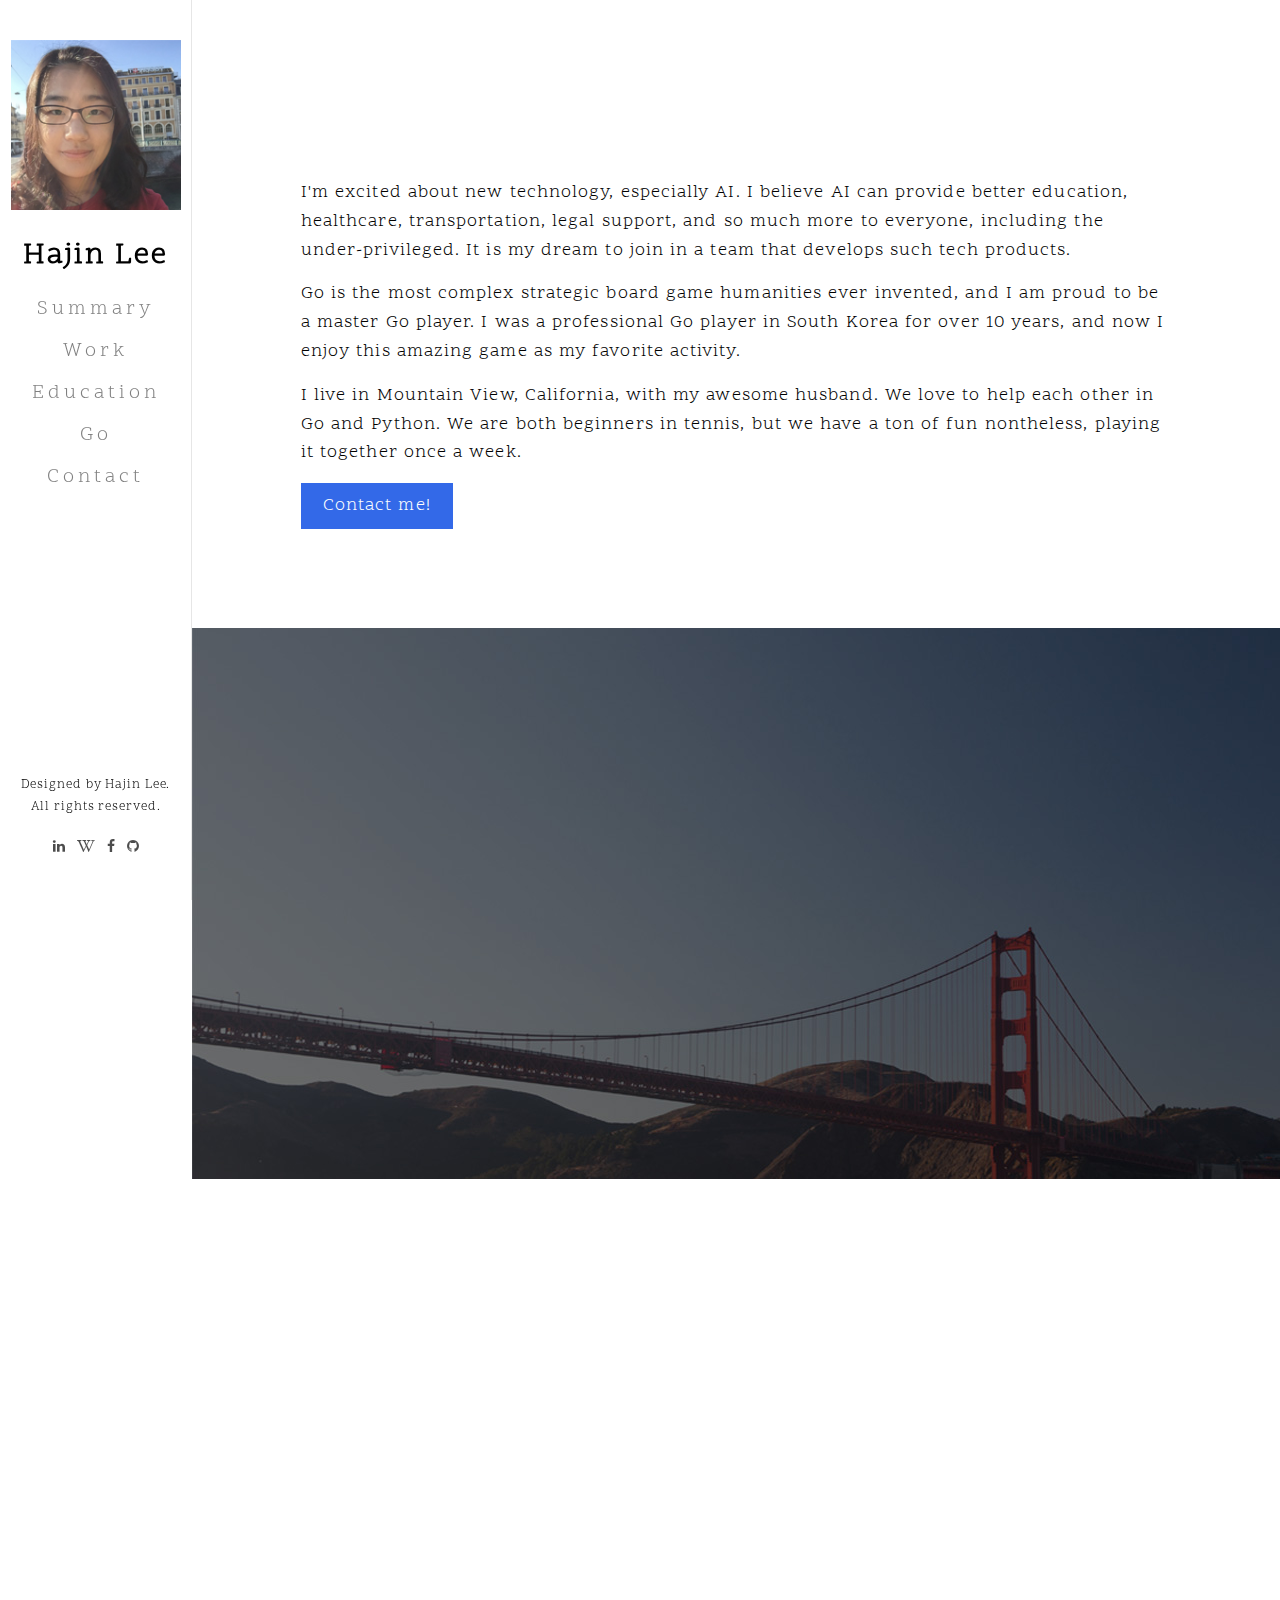
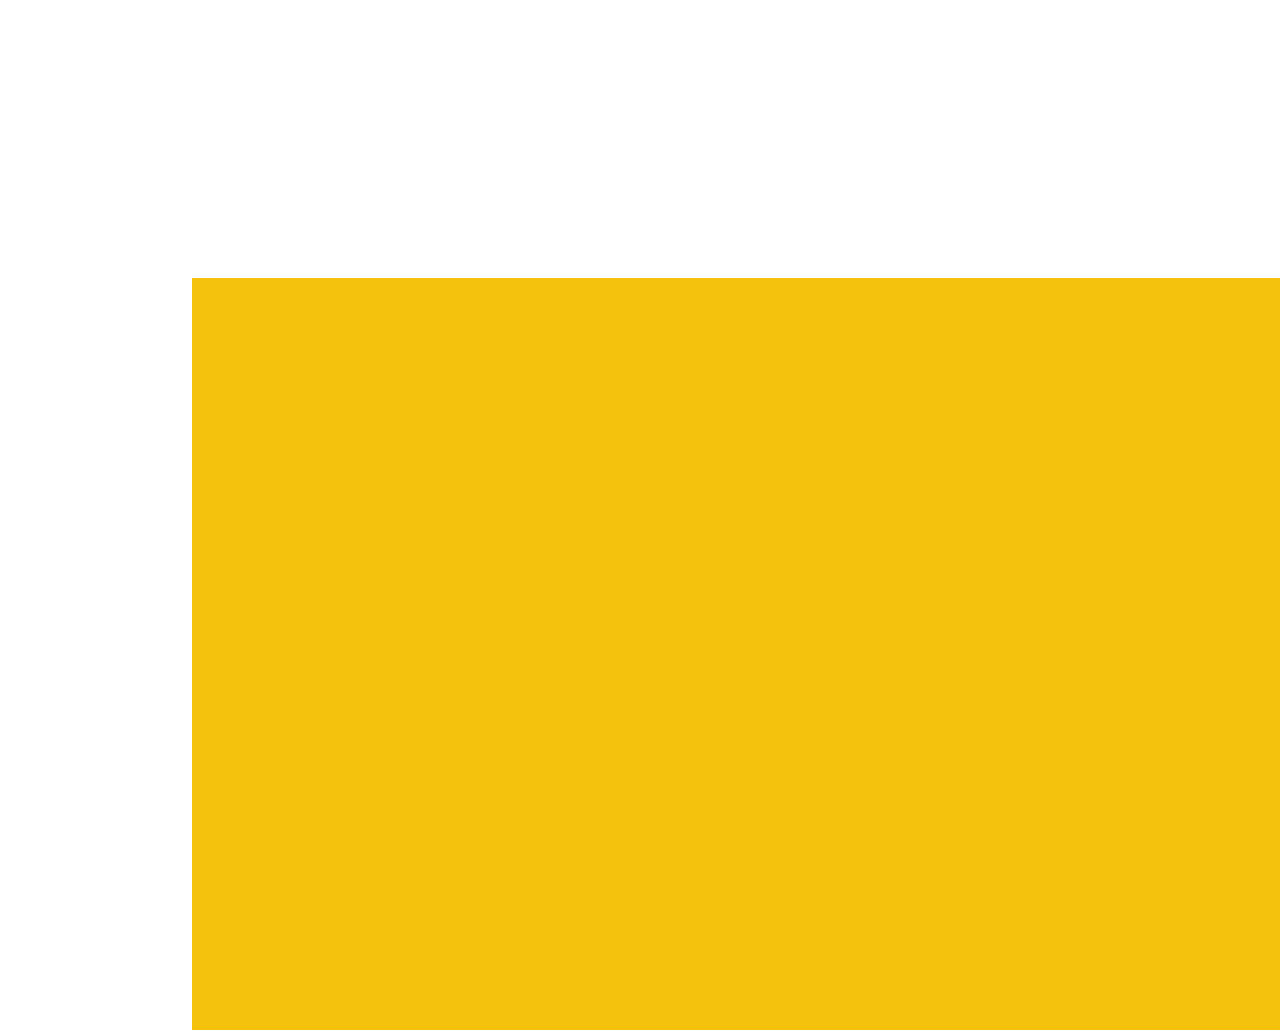
==== index.html @ e7164233 "Initial commit" ====
<!DOCTYPE html>
<!--[if lt IE 7]>      <html class="no-js lt-ie9 lt-ie8 lt-ie7"> <![endif]-->
<!--[if IE 7]>         <html class="no-js lt-ie9 lt-ie8"> <![endif]-->
<!--[if IE 8]>         <html class="no-js lt-ie9"> <![endif]-->
<!--[if gt IE 8]><!--> <html class="no-js"> <!--<![endif]-->
	<head>
	<meta charset="utf-8">
	<meta http-equiv="X-UA-Compatible" content="IE=edge">
	<title>Hajin Lee</title>
	<meta name="viewport" content="width=device-width, initial-scale=1">
	<meta name="description" content="Personal webpage of Hajin Lee" />
	<meta name="keywords" content="hajin, lee, go, product, manager, project, resume, html5, css3, mobile first, responsive" />
	<meta name="author" content="Hajin_lee" />

  <!--
	//////////////////////////////////////////////////////

	FREE HTML5 TEMPLATE
	DESIGNED & DEVELOPED by FreeHTML5.co

	Website: 		http://freehtml5.co/
	Email: 			info@freehtml5.co
	Twitter: 		http://twitter.com/fh5co
	Facebook: 		https://www.facebook.com/fh5co

	//////////////////////////////////////////////////////
	 -->

  	<!-- Facebook and Twitter integration -->
	<meta property="og:title" content=""/>
	<meta property="og:image" content=""/>
	<meta property="og:url" content=""/>
	<meta property="og:site_name" content=""/>
	<meta property="og:description" content=""/>
	<meta name="twitter:title" content="" />
	<meta name="twitter:image" content="" />
	<meta name="twitter:url" content="" />
	<meta name="twitter:card" content="" />

	<!-- Place favicon.ico and apple-touch-icon.png in the root directory -->
	<link rel="shortcut icon" href="favicon.ico">

	<link href='https://fonts.googleapis.com/css?family=Roboto:400,300,600,400italic,700' rel='stylesheet' type='text/css'>
	<link href='https://fonts.googleapis.com/css?family=Montserrat:400,700' rel='stylesheet' type='text/css'>
	<link href='https://fonts.googleapis.com/css?family=Scope+One' rel='stylesheet' type='text/css'>

	<!-- Animate.css -->
	<link rel="stylesheet" href="css/animate.css">
	<!-- Icomoon Icon Fonts-->
	<link rel="stylesheet" href="css/icomoon.css">
	<!-- Bootstrap  -->
	<link rel="stylesheet" href="css/bootstrap.css">
	<!-- Owl Carousel -->
	<link rel="stylesheet" href="css/owl.carousel.min.css">
	<link rel="stylesheet" href="css/owl.theme.default.min.css">
	<!-- Theme style  -->
	<link rel="stylesheet" href="css/style.css">

	<!-- Modernizr JS -->
	<script src="js/modernizr-2.6.2.min.js"></script>
	<!-- FOR IE9 below -->
	<!--[if lt IE 9]>
	<script src="js/respond.min.js"></script>
	<![endif]-->

	</head>
	<body>
	<div id="fh5co-page">
		<a href="#" class="js-fh5co-nav-toggle fh5co-nav-toggle"><i></i></a>
		<aside id="fh5co-aside" role="complementary" class="border js-fullheight">

			<h1 id="fh5co-logo"><a href="index.html"><img src="images/Hajin_headshot_geneva.jpg" alt="profile_picture" style="width:170px;height:170px;"></a></h1>
			<nav id="fh5co-main-menu" role="navigation">
				<ul>
					<li class="fh5co-active"><h3>Hajin Lee</h3></li>
					<li><a href="index.html">Summary</a></li>
					<li><a href="work.html">Work</a></li>
					<li><a href="education.html">Education</a></li>
					<li><a href="go.html">Go</a></li>
					<li><a href="contact.html">Contact</a></li>
				</ul>
			</nav>

			<div class="fh5co-footer">
				<p><small>Designed by Hajin Lee.</span> <span>All rights reserved.</span></small></p>
				<ul>
					<li><a href="https://www.linkedin.com/in/hajin/"><i class="icon-linkedin"></i></a></li>
					<li><a href="https://en.wikipedia.org/wiki/Lee_Ha-jin"><i class="icon-wikipedia-w"></i></a></li>
					<li><a href="https://www.facebook.com/hajin88"><i class="icon-facebook"></i></a></li>
					<li><a href="https://github.com/hajinlee"><i class="icon-github"></i></a></li>
					</ul>
			</div>

		</aside>

		<div id="fh5co-main">

			<div class="fh5co-narrow-content">
				<h2 class="fh5co-heading animate-box" data-animate-effect="fadeInLeft">Hi, I'm Hajin.</h2>
				<p>I'm excited about new technology, especially AI. I believe AI can provide better education, healthcare, transportation, legal support, and so much more to everyone, including the under-privileged. It is my dream to join in a team that develops such tech products.</p>
				<p>Go is the most complex strategic board game humanities ever invented, and I am proud to be a master Go player. I was a professional Go player in South Korea for over 10 years, and now I enjoy this amazing game as my favorite activity. </p>
				<p>I live in Mountain View, California, with my awesome husband. We love to help each other in Go and Python. We are both beginners in tennis, but we have a ton of fun nontheless, playing it together once a week.</p>
				<p><a href="contact.html" class="btn btn-md btn-primary">Contact me!</a></p>

			</div>


			<div class="fh5co-testimonial" >
				<div class="fh5co-narrow-content">
					<div class="owl-carousel-fullwidth animate-box" data-animate-effect="fadeInLeft">
		            <div class="item">

		              	<p class="text-center quote">I enjoy learning, and I've always been thrilled to accept new challenges. My work experience includes product management, project management, business operations, and partner relations.</p>
										<figure><a href="work.html" class="btn btn-md btn-primary">FIND OUT MORE</a></figure>
		            </div>
		            <div class="item">

		              	<p class="text-center quote">My MBA was specialized in nonprofit management, especially in the areas of international organizations and public private partnerships. My Master's thesis analyzed global governance issues and models in cybersecurity.</p>
										<figure>
			            		<a href="education.html" class="btn btn-md btn-primary">FIND OUT MORE</a>
			            	</figure>
		            </div>
		            <div class="item">

		              	<p class="text-center quote">I've played Go since I was 5 years old. I became a professional player at 16, and I was one of the top female pros in South Korea. Today I am running my own Go channel on YouTube, and working as a commentator of the American Go Association.</p>
										<figure>
			            		<a href="go.html" class="btn btn-md btn-primary">FIND OUT MORE</a>
			            	</figure>
		            </div>
		          </div>
				</div>
			</div>


			<div class="fh5co-narrow-content">
				<h2 class="fh5co-heading animate-box" data-animate-effect="fadeInLeft">My Mission</h2>
				<div class="row">
					<div class="col-md-6">
						<div class="fh5co-feature animate-box" data-animate-effect="fadeInLeft">
							<div class="fh5co-icon">
								<i class="icon-book"></i>
							</div>
							<div class="fh5co-text">
								<h3>Wisdom</h3>
								<p>Strive to be wiser each day. Learn from experience, coversations, books, and contemplation.</p>
							</div>
						</div>
					</div>
					<div class="col-md-6">
						<div class="fh5co-feature animate-box" data-animate-effect="fadeInLeft">
							<div class="fh5co-icon">
								<i class="icon-microphone"></i>
							</div>
							<div class="fh5co-text">
								<h3>Communication</h3>
								<p>Listen more than speak, and carefully communicate what I know, think, or feel. Avoid assuming other people can read my mind.</p>
							</div>
						</div>
					</div>

					<div class="col-md-6">
						<div class="fh5co-feature animate-box" data-animate-effect="fadeInLeft">
							<div class="fh5co-icon">
								<i class="icon-heart-o"></i>
							</div>
							<div class="fh5co-text">
								<h3>Love</h3>
								<p>Love is a verb, not a feeling. Love my family, friends, and myself.</p>
							</div>
						</div>
					</div>
					<div class="col-md-6">
						<div class="fh5co-feature animate-box" data-animate-effect="fadeInLeft">
							<div class="fh5co-icon">
								<i class="icon-strategy"></i>
							</div>
							<div class="fh5co-text">
								<h3>Strategy</h3>
								<p>Always have a strategy based on long-term perspecitves, even though it requires frequent revision.</p>
							</div>
						</div>
					</div>

				</div>
			</div>

			<div class="fh5co-cards">
				<div class="fh5co-narrow-content">
					<h2 class="fh5co-heading animate-box" data-animate-effect="fadeInLeft">Personal Projects</h2>

					<div class="fh5co-flex-wrap">
						<div class="fh5co-card animate-box" data-animate-effect="fadeInLeft">
							<h5>YouTube</h5>
							<p>My YouTube channel began as an experiment. I made a few videos where I talked in English about my plans and strategy while I played Go online. These few videos went viral in the Go community, and I continued to make various Go videos since then. Today, my channel has <b>200+ videos, 12k subscribers, and 18M minutes watched</b>. </p>
							<p><a href="http://www.youtube.com/c/HayleesWorldofGoBaduk" class="btn btn-md btn-primary">Go to the YouTube channel</a></p>
						</div>
						<div class="fh5co-card animate-box" data-animate-effect="fadeInLeft">
							<h5>Publication</h5>
							<p>My first published book, <em>Outside the Board</em>, is a collection of 70+ blog entries I wrote during my transition from an active professional Go player to an undergrad student to a young professional in business administration. Recently, I began to work on another book on my childhood years as a Go prodigy.</p>
							<p><a href="https://www.amazon.com/Outside-Board-Diary-Professional-Player/dp/194502500X/ref=sr_1_3?ie=UTF8&qid=1521657195&sr=8-3" class="btn btn-md btn-primary">See <em>Outside the Board</em> on Amazon</a></p>
						</div>

					</div>

				</div>
			</div>

		</div>
	</div>

	<!-- jQuery -->
	<script src="js/jquery.min.js"></script>
	<!-- jQuery Easing -->
	<script src="js/jquery.easing.1.3.js"></script>
	<!-- Bootstrap -->
	<script src="js/bootstrap.min.js"></script>
	<!-- Carousel -->
	<script src="js/owl.carousel.min.js"></script>
	<!-- Stellar -->
	<script src="js/jquery.stellar.min.js"></script>
	<!-- Waypoints -->
	<script src="js/jquery.waypoints.min.js"></script>
	<!-- Counters -->
	<script src="js/jquery.countTo.js"></script>


	<!-- MAIN JS -->
	<script src="js/main.js"></script>

	</body>
</html>
---- css/icomoon.css ----
@font-face {
    font-family: 'icomoon';
    src:    url('../fonts/icomoon/icomoon.eot?195opb');
    src:    url('../fonts/icomoon/icomoon.eot?195opb#iefix') format('embedded-opentype'),
        url('../fonts/icomoon/icomoon.ttf?195opb') format('truetype'),
        url('../fonts/icomoon/icomoon.woff?195opb') format('woff'),
        url('../fonts/icomoon/icomoon.svg?195opb#icomoon') format('svg');
    font-weight: normal;
    font-style: normal;
}

[class^="icon-"], [class*=" icon-"] {
    /* use !important to prevent issues with browser extensions that change fonts */
    font-family: 'icomoon' !important;
    speak: none;
    font-style: normal;
    font-weight: normal;
    font-variant: normal;
    text-transform: none;
    line-height: 1;

    /* Better Font Rendering =========== */
    -webkit-font-smoothing: antialiased;
    -moz-osx-font-smoothing: grayscale;
}

.icon-glass:before {
    content: "\f000";
}
.icon-music:before {
    content: "\f001";
}
.icon-search:before {
    content: "\f002";
}
.icon-envelope-o:before {
    content: "\f003";
}
.icon-heart:before {
    content: "\f004";
}
.icon-star:before {
    content: "\f005";
}
.icon-star-o:before {
    content: "\f006";
}
.icon-user:before {
    content: "\f007";
}
.icon-film:before {
    content: "\f008";
}
.icon-th-large:before {
    content: "\f009";
}
.icon-th:before {
    content: "\f00a";
}
.icon-th-list:before {
    content: "\f00b";
}
.icon-check:before {
    content: "\f00c";
}
.icon-close:before {
    content: "\f00d";
}
.icon-remove:before {
    content: "\f00d";
}
.icon-times:before {
    content: "\f00d";
}
.icon-search-plus:before {
    content: "\f00e";
}
.icon-search-minus:before {
    content: "\f010";
}
.icon-power-off:before {
    content: "\f011";
}
.icon-signal:before {
    content: "\f012";
}
.icon-cog:before {
    content: "\f013";
}
.icon-gear:before {
    content: "\f013";
}
.icon-trash-o:before {
    content: "\f014";
}
.icon-home:before {
    content: "\f015";
}
.icon-file-o:before {
    content: "\f016";
}
.icon-clock-o:before {
    content: "\f017";
}
.icon-road:before {
    content: "\f018";
}
.icon-download:before {
    content: "\f019";
}
.icon-arrow-circle-o-down:before {
    content: "\f01a";
}
.icon-arrow-circle-o-up:before {
    content: "\f01b";
}
.icon-inbox:before {
    content: "\f01c";
}
.icon-play-circle-o:before {
    content: "\f01d";
}
.icon-repeat:before {
    content: "\f01e";
}
.icon-rotate-right:before {
    content: "\f01e";
}
.icon-refresh:before {
    content: "\f021";
}
.icon-list-alt:before {
    content: "\f022";
}
.icon-lock:before {
    content: "\f023";
}
.icon-flag:before {
    content: "\f024";
}
.icon-headphones:before {
    content: "\f025";
}
.icon-volume-off:before {
    content: "\f026";
}
.icon-volume-down:before {
    content: "\f027";
}
.icon-volume-up:before {
    content: "\f028";
}
.icon-qrcode:before {
    content: "\f029";
}
.icon-barcode:before {
    content: "\f02a";
}
.icon-tag:before {
    content: "\f02b";
}
.icon-tags:before {
    content: "\f02c";
}
.icon-book:before {
    content: "\f02d";
}
.icon-bookmark:before {
    content: "\f02e";
}
.icon-print:before {
    content: "\f02f";
}
.icon-camera:before {
    content: "\f030";
}
.icon-font:before {
    content: "\f031";
}
.icon-bold:before {
    content: "\f032";
}
.icon-italic:before {
    content: "\f033";
}
.icon-text-height:before {
    content: "\f034";
}
.icon-text-width:before {
    content: "\f035";
}
.icon-align-left:before {
    content: "\f036";
}
.icon-align-center:before {
    content: "\f037";
}
.icon-align-right:before {
    content: "\f038";
}
.icon-align-justify:before {
    content: "\f039";
}
.icon-list:before {
    content: "\f03a";
}
.icon-dedent:before {
    content: "\f03b";
}
.icon-outdent:before {
    content: "\f03b";
}
.icon-indent:before {
    content: "\f03c";
}
.icon-video-camera:before {
    content: "\f03d";
}
.icon-image:before {
    content: "\f03e";
}
.icon-photo:before {
    content: "\f03e";
}
.icon-picture-o:before {
    content: "\f03e";
}
.icon-pencil:before {
    content: "\f040";
}
.icon-map-marker:before {
    content: "\f041";
}
.icon-adjust:before {
    content: "\f042";
}
.icon-tint:before {
    content: "\f043";
}
.icon-edit:before {
    content: "\f044";
}
.icon-pencil-square-o:before {
    content: "\f044";
}
.icon-share-square-o:before {
    content: "\f045";
}
.icon-check-square-o:before {
    content: "\f046";
}
.icon-arrows:before {
    content: "\f047";
}
.icon-step-backward:before {
    content: "\f048";
}
.icon-fast-backward:before {
    content: "\f049";
}
.icon-backward:before {
    content: "\f04a";
}
.icon-play:before {
    content: "\f04b";
}
.icon-pause:before {
    content: "\f04c";
}
.icon-stop:before {
    content: "\f04d";
}
.icon-forward:before {
    content: "\f04e";
}
.icon-fast-forward:before {
    content: "\f050";
}
.icon-step-forward:before {
    content: "\f051";
}
.icon-eject:before {
    content: "\f052";
}
.icon-chevron-left:before {
    content: "\f053";
}
.icon-chevron-right:before {
    content: "\f054";
}
.icon-plus-circle:before {
    content: "\f055";
}
.icon-minus-circle:before {
    content: "\f056";
}
.icon-times-circle:before {
    content: "\f057";
}
.icon-check-circle:before {
    content: "\f058";
}
.icon-question-circle:before {
    content: "\f059";
}
.icon-info-circle:before {
    content: "\f05a";
}
.icon-crosshairs:before {
    content: "\f05b";
}
.icon-times-circle-o:before {
    content: "\f05c";
}
.icon-check-circle-o:before {
    content: "\f05d";
}
.icon-ban:before {
    content: "\f05e";
}
.icon-arrow-left:before {
    content: "\f060";
}
.icon-arrow-right:before {
    content: "\f061";
}
.icon-arrow-up:before {
    content: "\f062";
}
.icon-arrow-down:before {
    content: "\f063";
}
.icon-mail-forward:before {
    content: "\f064";
}
.icon-share:before {
    content: "\f064";
}
.icon-expand:before {
    content: "\f065";
}
.icon-compress:before {
    content: "\f066";
}
.icon-plus:before {
    content: "\f067";
}
.icon-minus:before {
    content: "\f068";
}
.icon-asterisk:before {
    content: "\f069";
}
.icon-exclamation-circle:before {
    content: "\f06a";
}
.icon-gift:before {
    content: "\f06b";
}
.icon-leaf:before {
    content: "\f06c";
}
.icon-fire:before {
    content: "\f06d";
}
.icon-eye:before {
    content: "\f06e";
}
.icon-eye-slash:before {
    content: "\f070";
}
.icon-exclamation-triangle:before {
    content: "\f071";
}
.icon-warning:before {
    content: "\f071";
}
.icon-plane:before {
    content: "\f072";
}
.icon-calendar:before {
    content: "\f073";
}
.icon-random:before {
    content: "\f074";
}
.icon-comment:before {
    content: "\f075";
}
.icon-magnet:before {
    content: "\f076";
}
.icon-chevron-up:before {
    content: "\f077";
}
.icon-chevron-down:before {
    content: "\f078";
}
.icon-retweet:before {
    content: "\f079";
}
.icon-shopping-cart:before {
    content: "\f07a";
}
.icon-folder:before {
    content: "\f07b";
}
.icon-folder-open:before {
    content: "\f07c";
}
.icon-arrows-v:before {
    content: "\f07d";
}
.icon-arrows-h:before {
    content: "\f07e";
}
.icon-bar-chart:before {
    content: "\f080";
}
.icon-bar-chart-o:before {
    content: "\f080";
}
.icon-twitter-square:before {
    content: "\f081";
}
.icon-facebook-square:before {
    content: "\f082";
}
.icon-camera-retro:before {
    content: "\f083";
}
.icon-key:before {
    content: "\f084";
}
.icon-cogs:before {
    content: "\f085";
}
.icon-gears:before {
    content: "\f085";
}
.icon-comments:before {
    content: "\f086";
}
.icon-thumbs-o-up:before {
    content: "\f087";
}
.icon-thumbs-o-down:before {
    content: "\f088";
}
.icon-star-half:before {
    content: "\f089";
}
.icon-heart-o:before {
    content: "\f08a";
}
.icon-sign-out:before {
    content: "\f08b";
}
.icon-linkedin-square:before {
    content: "\f08c";
}
.icon-thumb-tack:before {
    content: "\f08d";
}
.icon-external-link:before {
    content: "\f08e";
}
.icon-sign-in:before {
    content: "\f090";
}
.icon-trophy:before {
    content: "\f091";
}
.icon-github-square:before {
    content: "\f092";
}
.icon-upload:before {
    content: "\f093";
}
.icon-lemon-o:before {
    content: "\f094";
}
.icon-phone:before {
    content: "\f095";
}
.icon-square-o:before {
    content: "\f096";
}
.icon-bookmark-o:before {
    content: "\f097";
}
.icon-phone-square:before {
    content: "\f098";
}
.icon-twitter:before {
    content: "\f099";
}
.icon-facebook:before {
    content: "\f09a";
}
.icon-facebook-f:before {
    content: "\f09a";
}
.icon-github:before {
    content: "\f09b";
}
.icon-unlock:before {
    content: "\f09c";
}
.icon-credit-card:before {
    content: "\f09d";
}
.icon-feed:before {
    content: "\f09e";
}
.icon-rss:before {
    content: "\f09e";
}
.icon-hdd-o:before {
    content: "\f0a0";
}
.icon-bullhorn:before {
    content: "\f0a1";
}
.icon-bell-o:before {
    content: "\f0a2";
}
.icon-certificate:before {
    content: "\f0a3";
}
.icon-hand-o-right:before {
    content: "\f0a4";
}
.icon-hand-o-left:before {
    content: "\f0a5";
}
.icon-hand-o-up:before {
    content: "\f0a6";
}
.icon-hand-o-down:before {
    content: "\f0a7";
}
.icon-arrow-circle-left:before {
    content: "\f0a8";
}
.icon-arrow-circle-right:before {
    content: "\f0a9";
}
.icon-arrow-circle-up:before {
    content: "\f0aa";
}
.icon-arrow-circle-down:before {
    content: "\f0ab";
}
.icon-globe:before {
    content: "\f0ac";
}
.icon-wrench:before {
    content: "\f0ad";
}
.icon-tasks:before {
    content: "\f0ae";
}
.icon-filter:before {
    content: "\f0b0";
}
.icon-briefcase:before {
    content: "\f0b1";
}
.icon-arrows-alt:before {
    content: "\f0b2";
}
.icon-group:before {
    content: "\f0c0";
}
.icon-users:before {
    content: "\f0c0";
}
.icon-chain:before {
    content: "\f0c1";
}
.icon-link:before {
    content: "\f0c1";
}
.icon-cloud:before {
    content: "\f0c2";
}
.icon-flask:before {
    content: "\f0c3";
}
.icon-cut:before {
    content: "\f0c4";
}
.icon-scissors:before {
    content: "\f0c4";
}
.icon-copy:before {
    content: "\f0c5";
}
.icon-files-o:before {
    content: "\f0c5";
}
.icon-paperclip:before {
    content: "\f0c6";
}
.icon-floppy-o:before {
    content: "\f0c7";
}
.icon-save:before {
    content: "\f0c7";
}
.icon-square:before {
    content: "\f0c8";
}
.icon-bars:before {
    content: "\f0c9";
}
.icon-navicon:before {
    content: "\f0c9";
}
.icon-reorder:before {
    content: "\f0c9";
}
.icon-list-ul:before {
    content: "\f0ca";
}
.icon-list-ol:before {
    content: "\f0cb";
}
.icon-strikethrough:before {
    content: "\f0cc";
}
.icon-underline:before {
    content: "\f0cd";
}
.icon-table:before {
    content: "\f0ce";
}
.icon-magic:before {
    content: "\f0d0";
}
.icon-truck:before {
    content: "\f0d1";
}
.icon-pinterest:before {
    content: "\f0d2";
}
.icon-pinterest-square:before {
    content: "\f0d3";
}
.icon-google-plus-square:before {
    content: "\f0d4";
}
.icon-google-plus:before {
    content: "\f0d5";
}
.icon-money:before {
    content: "\f0d6";
}
.icon-caret-down:before {
    content: "\f0d7";
}
.icon-caret-up:before {
    content: "\f0d8";
}
.icon-caret-left:before {
    content: "\f0d9";
}
.icon-caret-right:before {
    content: "\f0da";
}
.icon-columns:before {
    content: "\f0db";
}
.icon-sort:before {
    content: "\f0dc";
}
.icon-unsorted:before {
    content: "\f0dc";
}
.icon-sort-desc:before {
    content: "\f0dd";
}
.icon-sort-down:before {
    content: "\f0dd";
}
.icon-sort-asc:before {
    content: "\f0de";
}
.icon-sort-up:before {
    content: "\f0de";
}
.icon-envelope:before {
    content: "\f0e0";
}
.icon-linkedin:before {
    content: "\f0e1";
}
.icon-rotate-left:before {
    content: "\f0e2";
}
.icon-undo:before {
    content: "\f0e2";
}
.icon-gavel:before {
    content: "\f0e3";
}
.icon-legal:before {
    content: "\f0e3";
}
.icon-dashboard:before {
    content: "\f0e4";
}
.icon-tachometer:before {
    content: "\f0e4";
}
.icon-comment-o:before {
    content: "\f0e5";
}
.icon-comments-o:before {
    content: "\f0e6";
}
.icon-bolt:before {
    content: "\f0e7";
}
.icon-flash:before {
    content: "\f0e7";
}
.icon-sitemap:before {
    content: "\f0e8";
}
.icon-umbrella:before {
    content: "\f0e9";
}
.icon-clipboard:before {
    content: "\f0ea";
}
.icon-paste:before {
    content: "\f0ea";
}
.icon-lightbulb-o:before {
    content: "\f0eb";
}
.icon-exchange:before {
    content: "\f0ec";
}
.icon-cloud-download:before {
    content: "\f0ed";
}
.icon-cloud-upload:before {
    content: "\f0ee";
}
.icon-user-md:before {
    content: "\f0f0";
}
.icon-stethoscope:before {
    content: "\f0f1";
}
.icon-suitcase:before {
    content: "\f0f2";
}
.icon-bell:before {
    content: "\f0f3";
}
.icon-coffee:before {
    content: "\f0f4";
}
.icon-cutlery:before {
    content: "\f0f5";
}
.icon-file-text-o:before {
    content: "\f0f6";
}
.icon-building-o:before {
    content: "\f0f7";
}
.icon-hospital-o:before {
    content: "\f0f8";
}
.icon-ambulance:before {
    content: "\f0f9";
}
.icon-medkit:before {
    content: "\f0fa";
}
.icon-fighter-jet:before {
    content: "\f0fb";
}
.icon-beer:before {
    content: "\f0fc";
}
.icon-h-square:before {
    content: "\f0fd";
}
.icon-plus-square:before {
    content: "\f0fe";
}
.icon-angle-double-left:before {
    content: "\f100";
}
.icon-angle-double-right:before {
    content: "\f101";
}
.icon-angle-double-up:before {
    content: "\f102";
}
.icon-angle-double-down:before {
    content: "\f103";
}
.icon-angle-left:before {
    content: "\f104";
}
.icon-angle-right:before {
    content: "\f105";
}
.icon-angle-up:before {
    content: "\f106";
}
.icon-angle-down:before {
    content: "\f107";
}
.icon-desktop:before {
    content: "\f108";
}
.icon-laptop:before {
    content: "\f109";
}
.icon-tablet:before {
    content: "\f10a";
}
.icon-mobile:before {
    content: "\f10b";
}
.icon-mobile-phone:before {
    content: "\f10b";
}
.icon-circle-o:before {
    content: "\f10c";
}
.icon-quote-left:before {
    content: "\f10d";
}
.icon-quote-right:before {
    content: "\f10e";
}
.icon-spinner:before {
    content: "\f110";
}
.icon-circle:before {
    content: "\f111";
}
.icon-mail-reply:before {
    content: "\f112";
}
.icon-reply:before {
    content: "\f112";
}
.icon-github-alt:before {
    content: "\f113";
}
.icon-folder-o:before {
    content: "\f114";
}
.icon-folder-open-o:before {
    content: "\f115";
}
.icon-smile-o:before {
    content: "\f118";
}
.icon-frown-o:before {
    content: "\f119";
}
.icon-meh-o:before {
    content: "\f11a";
}
.icon-gamepad:before {
    content: "\f11b";
}
.icon-keyboard-o:before {
    content: "\f11c";
}
.icon-flag-o:before {
    content: "\f11d";
}
.icon-flag-checkered:before {
    content: "\f11e";
}
.icon-terminal:before {
    content: "\f120";
}
.icon-code:before {
    content: "\f121";
}
.icon-mail-reply-all:before {
    content: "\f122";
}
.icon-reply-all:before {
    content: "\f122";
}
.icon-star-half-empty:before {
    content: "\f123";
}
.icon-star-half-full:before {
    content: "\f123";
}
.icon-star-half-o:before {
    content: "\f123";
}
.icon-location-arrow:before {
    content: "\f124";
}
.icon-crop:before {
    content: "\f125";
}
.icon-code-fork:before {
    content: "\f126";
}
.icon-chain-broken:before {
    content: "\f127";
}
.icon-unlink:before {
    content: "\f127";
}
.icon-question:before {
    content: "\f128";
}
.icon-info:before {
    content: "\f129";
}
.icon-exclamation:before {
    content: "\f12a";
}
.icon-superscript:before {
    content: "\f12b";
}
.icon-subscript:before {
    content: "\f12c";
}
.icon-eraser:before {
    content: "\f12d";
}
.icon-puzzle-piece:before {
    content: "\f12e";
}
.icon-microphone:before {
    content: "\f130";
}
.icon-microphone-slash:before {
    content: "\f131";
}
.icon-shield:before {
    content: "\f132";
}
.icon-calendar-o:before {
    content: "\f133";
}
.icon-fire-extinguisher:before {
    content: "\f134";
}
.icon-rocket:before {
    content: "\f135";
}
.icon-maxcdn:before {
    content: "\f136";
}
.icon-chevron-circle-left:before {
    content: "\f137";
}
.icon-chevron-circle-right:before {
    content: "\f138";
}
.icon-chevron-circle-up:before {
    content: "\f139";
}
.icon-chevron-circle-down:before {
    content: "\f13a";
}
.icon-html5:before {
    content: "\f13b";
}
.icon-css3:before {
    content: "\f13c";
}
.icon-anchor:before {
    content: "\f13d";
}
.icon-unlock-alt:before {
    content: "\f13e";
}
.icon-bullseye:before {
    content: "\f140";
}
.icon-ellipsis-h:before {
    content: "\f141";
}
.icon-ellipsis-v:before {
    content: "\f142";
}
.icon-rss-square:before {
    content: "\f143";
}
.icon-play-circle:before {
    content: "\f144";
}
.icon-ticket:before {
    content: "\f145";
}
.icon-minus-square:before {
    content: "\f146";
}
.icon-minus-square-o:before {
    content: "\f147";
}
.icon-level-up:before {
    content: "\f148";
}
.icon-level-down:before {
    content: "\f149";
}
.icon-check-square:before {
    content: "\f14a";
}
.icon-pencil-square:before {
    content: "\f14b";
}
.icon-external-link-square:before {
    content: "\f14c";
}
.icon-share-square:before {
    content: "\f14d";
}
.icon-compass:before {
    content: "\f14e";
}
.icon-caret-square-o-down:before {
    content: "\f150";
}
.icon-toggle-down:before {
    content: "\f150";
}
.icon-caret-square-o-up:before {
    content: "\f151";
}
.icon-toggle-up:before {
    content: "\f151";
}
.icon-caret-square-o-right:before {
    content: "\f152";
}
.icon-toggle-right:before {
    content: "\f152";
}
.icon-eur:before {
    content: "\f153";
}
.icon-euro:before {
    content: "\f153";
}
.icon-gbp:before {
    content: "\f154";
}
.icon-dollar:before {
    content: "\f155";
}
.icon-usd:before {
    content: "\f155";
}
.icon-inr:before {
    content: "\f156";
}
.icon-rupee:before {
    content: "\f156";
}
.icon-cny:before {
    content: "\f157";
}
.icon-jpy:before {
    content: "\f157";
}
.icon-rmb:before {
    content: "\f157";
}
.icon-yen:before {
    content: "\f157";
}
.icon-rouble:before {
    content: "\f158";
}
.icon-rub:before {
    content: "\f158";
}
.icon-ruble:before {
    content: "\f158";
}
.icon-krw:before {
    content: "\f159";
}
.icon-won:before {
    content: "\f159";
}
.icon-bitcoin:before {
    content: "\f15a";
}
.icon-btc:before {
    content: "\f15a";
}
.icon-file:before {
    content: "\f15b";
}
.icon-file-text:before {
    content: "\f15c";
}
.icon-sort-alpha-asc:before {
    content: "\f15d";
}
.icon-sort-alpha-desc:before {
    content: "\f15e";
}
.icon-sort-amount-asc:before {
    content: "\f160";
}
.icon-sort-amount-desc:before {
    content: "\f161";
}
.icon-sort-numeric-asc:before {
    content: "\f162";
}
.icon-sort-numeric-desc:before {
    content: "\f163";
}
.icon-thumbs-up:before {
    content: "\f164";
}
.icon-thumbs-down:before {
    content: "\f165";
}
.icon-youtube-square:before {
    content: "\f166";
}
.icon-youtube:before {
    content: "\f167";
}
.icon-xing:before {
    content: "\f168";
}
.icon-xing-square:before {
    content: "\f169";
}
.icon-youtube-play:before {
    content: "\f16a";
}
.icon-dropbox:before {
    content: "\f16b";
}
.icon-stack-overflow:before {
    content: "\f16c";
}
.icon-instagram:before {
    content: "\f16d";
}
.icon-flickr:before {
    content: "\f16e";
}
.icon-adn:before {
    content: "\f170";
}
.icon-bitbucket:before {
    content: "\f171";
}
.icon-bitbucket-square:before {
    content: "\f172";
}
.icon-tumblr:before {
    content: "\f173";
}
.icon-tumblr-square:before {
    content: "\f174";
}
.icon-long-arrow-down:before {
    content: "\f175";
}
.icon-long-arrow-up:before {
    content: "\f176";
}
.icon-long-arrow-left:before {
    content: "\f177";
}
.icon-long-arrow-right:before {
    content: "\f178";
}
.icon-apple:before {
    content: "\f179";
}
.icon-windows:before {
    content: "\f17a";
}
.icon-android:before {
    content: "\f17b";
}
.icon-linux:before {
    content: "\f17c";
}
.icon-dribbble:before {
    content: "\f17d";
}
.icon-skype:before {
    content: "\f17e";
}
.icon-foursquare:before {
    content: "\f180";
}
.icon-trello:before {
    content: "\f181";
}
.icon-female:before {
    content: "\f182";
}
.icon-male:before {
    content: "\f183";
}
.icon-gittip:before {
    content: "\f184";
}
.icon-gratipay:before {
    content: "\f184";
}
.icon-sun-o:before {
    content: "\f185";
}
.icon-moon-o:before {
    content: "\f186";
}
.icon-archive:before {
    content: "\f187";
}
.icon-bug:before {
    content: "\f188";
}
.icon-vk:before {
    content: "\f189";
}
.icon-weibo:before {
    content: "\f18a";
}
.icon-renren:before {
    content: "\f18b";
}
.icon-pagelines:before {
    content: "\f18c";
}
.icon-stack-exchange:before {
    content: "\f18d";
}
.icon-arrow-circle-o-right:before {
    content: "\f18e";
}
.icon-arrow-circle-o-left:before {
    content: "\f190";
}
.icon-caret-square-o-left:before {
    content: "\f191";
}
.icon-toggle-left:before {
    content: "\f191";
}
.icon-dot-circle-o:before {
    content: "\f192";
}
.icon-wheelchair:before {
    content: "\f193";
}
.icon-vimeo-square:before {
    content: "\f194";
}
.icon-try:before {
    content: "\f195";
}
.icon-turkish-lira:before {
    content: "\f195";
}
.icon-plus-square-o:before {
    content: "\f196";
}
.icon-space-shuttle:before {
    content: "\f197";
}
.icon-slack:before {
    content: "\f198";
}
.icon-envelope-square:before {
    content: "\f199";
}
.icon-wordpress:before {
    content: "\f19a";
}
.icon-openid:before {
    content: "\f19b";
}
.icon-bank:before {
    content: "\f19c";
}
.icon-institution:before {
    content: "\f19c";
}
.icon-university:before {
    content: "\f19c";
}
.icon-graduation-cap:before {
    content: "\f19d";
}
.icon-mortar-board:before {
    content: "\f19d";
}
.icon-yahoo:before {
    content: "\f19e";
}
.icon-google:before {
    content: "\f1a0";
}
.icon-reddit:before {
    content: "\f1a1";
}
.icon-reddit-square:before {
    content: "\f1a2";
}
.icon-stumbleupon-circle:before {
    content: "\f1a3";
}
.icon-stumbleupon:before {
    content: "\f1a4";
}
.icon-delicious:before {
    content: "\f1a5";
}
.icon-digg:before {
    content: "\f1a6";
}
.icon-pied-piper-pp:before {
    content: "\f1a7";
}
.icon-pied-piper-alt:before {
    content: "\f1a8";
}
.icon-drupal:before {
    content: "\f1a9";
}
.icon-joomla:before {
    content: "\f1aa";
}
.icon-language:before {
    content: "\f1ab";
}
.icon-fax:before {
    content: "\f1ac";
}
.icon-building:before {
    content: "\f1ad";
}
.icon-child:before {
    content: "\f1ae";
}
.icon-paw:before {
    content: "\f1b0";
}
.icon-spoon:before {
    content: "\f1b1";
}
.icon-cube:before {
    content: "\f1b2";
}
.icon-cubes:before {
    content: "\f1b3";
}
.icon-behance:before {
    content: "\f1b4";
}
.icon-behance-square:before {
    content: "\f1b5";
}
.icon-steam:before {
    content: "\f1b6";
}
.icon-steam-square:before {
    content: "\f1b7";
}
.icon-recycle:before {
    content: "\f1b8";
}
.icon-automobile:before {
    content: "\f1b9";
}
.icon-car:before {
    content: "\f1b9";
}
.icon-cab:before {
    content: "\f1ba";
}
.icon-taxi:before {
    content: "\f1ba";
}
.icon-tree:before {
    content: "\f1bb";
}
.icon-spotify:before {
    content: "\f1bc";
}
.icon-deviantart:before {
    content: "\f1bd";
}
.icon-soundcloud:before {
    content: "\f1be";
}
.icon-database:before {
    content: "\f1c0";
}
.icon-file-pdf-o:before {
    content: "\f1c1";
}
.icon-file-word-o:before {
    content: "\f1c2";
}
.icon-file-excel-o:before {
    content: "\f1c3";
}
.icon-file-powerpoint-o:before {
    content: "\f1c4";
}
.icon-file-image-o:before {
    content: "\f1c5";
}
.icon-file-photo-o:before {
    content: "\f1c5";
}
.icon-file-picture-o:before {
    content: "\f1c5";
}
.icon-file-archive-o:before {
    content: "\f1c6";
}
.icon-file-zip-o:before {
    content: "\f1c6";
}
.icon-file-audio-o:before {
    content: "\f1c7";
}
.icon-file-sound-o:before {
    content: "\f1c7";
}
.icon-file-movie-o:before {
    content: "\f1c8";
}
.icon-file-video-o:before {
    content: "\f1c8";
}
.icon-file-code-o:before {
    content: "\f1c9";
}
.icon-vine:before {
    content: "\f1ca";
}
.icon-codepen:before {
    content: "\f1cb";
}
.icon-jsfiddle:before {
    content: "\f1cc";
}
.icon-life-bouy:before {
    content: "\f1cd";
}
.icon-life-buoy:before {
    content: "\f1cd";
}
.icon-life-ring:before {
    content: "\f1cd";
}
.icon-life-saver:before {
    content: "\f1cd";
}
.icon-support:before {
    content: "\f1cd";
}
.icon-circle-o-notch:before {
    content: "\f1ce";
}
.icon-ra:before {
    content: "\f1d0";
}
.icon-rebel:before {
    content: "\f1d0";
}
.icon-resistance:before {
    content: "\f1d0";
}
.icon-empire:before {
    content: "\f1d1";
}
.icon-ge:before {
    content: "\f1d1";
}
.icon-git-square:before {
    content: "\f1d2";
}
.icon-git:before {
    content: "\f1d3";
}
.icon-hacker-news:before {
    content: "\f1d4";
}
.icon-y-combinator-square:before {
    content: "\f1d4";
}
.icon-yc-square:before {
    content: "\f1d4";
}
.icon-tencent-weibo:before {
    content: "\f1d5";
}
.icon-qq:before {
    content: "\f1d6";
}
.icon-wechat:before {
    content: "\f1d7";
}
.icon-weixin:before {
    content: "\f1d7";
}
.icon-paper-plane:before {
    content: "\f1d8";
}
.icon-send:before {
    content: "\f1d8";
}
.icon-paper-plane-o:before {
    content: "\f1d9";
}
.icon-send-o:before {
    content: "\f1d9";
}
.icon-history:before {
    content: "\f1da";
}
.icon-circle-thin:before {
    content: "\f1db";
}
.icon-header:before {
    content: "\f1dc";
}
.icon-paragraph:before {
    content: "\f1dd";
}
.icon-sliders:before {
    content: "\f1de";
}
.icon-share-alt:before {
    content: "\f1e0";
}
.icon-share-alt-square:before {
    content: "\f1e1";
}
.icon-bomb:before {
    content: "\f1e2";
}
.icon-futbol-o:before {
    content: "\f1e3";
}
.icon-soccer-ball-o:before {
    content: "\f1e3";
}
.icon-tty:before {
    content: "\f1e4";
}
.icon-binoculars:before {
    content: "\f1e5";
}
.icon-plug:before {
    content: "\f1e6";
}
.icon-slideshare:before {
    content: "\f1e7";
}
.icon-twitch:before {
    content: "\f1e8";
}
.icon-yelp:before {
    content: "\f1e9";
}
.icon-newspaper-o:before {
    content: "\f1ea";
}
.icon-wifi:before {
    content: "\f1eb";
}
.icon-calculator:before {
    content: "\f1ec";
}
.icon-paypal:before {
    content: "\f1ed";
}
.icon-google-wallet:before {
    content: "\f1ee";
}
.icon-cc-visa:before {
    content: "\f1f0";
}
.icon-cc-mastercard:before {
    content: "\f1f1";
}
.icon-cc-discover:before {
    content: "\f1f2";
}
.icon-cc-amex:before {
    content: "\f1f3";
}
.icon-cc-paypal:before {
    content: "\f1f4";
}
.icon-cc-stripe:before {
    content: "\f1f5";
}
.icon-bell-slash:before {
    content: "\f1f6";
}
.icon-bell-slash-o:before {
    content: "\f1f7";
}
.icon-trash:before {
    content: "\f1f8";
}
.icon-copyright:before {
    content: "\f1f9";
}
.icon-at:before {
    content: "\f1fa";
}
.icon-eyedropper:before {
    content: "\f1fb";
}
.icon-paint-brush:before {
    content: "\f1fc";
}
.icon-birthday-cake:before {
    content: "\f1fd";
}
.icon-area-chart:before {
    content: "\f1fe";
}
.icon-pie-chart:before {
    content: "\f200";
}
.icon-line-chart:before {
    content: "\f201";
}
.icon-lastfm:before {
    content: "\f202";
}
.icon-lastfm-square:before {
    content: "\f203";
}
.icon-toggle-off:before {
    content: "\f204";
}
.icon-toggle-on:before {
    content: "\f205";
}
.icon-bicycle:before {
    content: "\f206";
}
.icon-bus:before {
    content: "\f207";
}
.icon-ioxhost:before {
    content: "\f208";
}
.icon-angellist:before {
    content: "\f209";
}
.icon-cc:before {
    content: "\f20a";
}
.icon-ils:before {
    content: "\f20b";
}
.icon-shekel:before {
    content: "\f20b";
}
.icon-sheqel:before {
    content: "\f20b";
}
.icon-meanpath:before {
    content: "\f20c";
}
.icon-buysellads:before {
    content: "\f20d";
}
.icon-connectdevelop:before {
    content: "\f20e";
}
.icon-dashcube:before {
    content: "\f210";
}
.icon-forumbee:before {
    content: "\f211";
}
.icon-leanpub:before {
    content: "\f212";
}
.icon-sellsy:before {
    content: "\f213";
}
.icon-shirtsinbulk:before {
    content: "\f214";
}
.icon-simplybuilt:before {
    content: "\f215";
}
.icon-skyatlas:before {
    content: "\f216";
}
.icon-cart-plus:before {
    content: "\f217";
}
.icon-cart-arrow-down:before {
    content: "\f218";
}
.icon-diamond:before {
    content: "\f219";
}
.icon-ship:before {
    content: "\f21a";
}
.icon-user-secret:before {
    content: "\f21b";
}
.icon-motorcycle:before {
    content: "\f21c";
}
.icon-street-view:before {
    content: "\f21d";
}
.icon-heartbeat:before {
    content: "\f21e";
}
.icon-venus:before {
    content: "\f221";
}
.icon-mars:before {
    content: "\f222";
}
.icon-mercury:before {
    content: "\f223";
}
.icon-intersex:before {
    content: "\f224";
}
.icon-transgender:before {
    content: "\f224";
}
.icon-transgender-alt:before {
    content: "\f225";
}
.icon-venus-double:before {
    content: "\f226";
}
.icon-mars-double:before {
    content: "\f227";
}
.icon-venus-mars:before {
    content: "\f228";
}
.icon-mars-stroke:before {
    content: "\f229";
}
.icon-mars-stroke-v:before {
    content: "\f22a";
}
.icon-mars-stroke-h:before {
    content: "\f22b";
}
.icon-neuter:before {
    content: "\f22c";
}
.icon-genderless:before {
    content: "\f22d";
}
.icon-facebook-official:before {
    content: "\f230";
}
.icon-pinterest-p:before {
    content: "\f231";
}
.icon-whatsapp:before {
    content: "\f232";
}
.icon-server:before {
    content: "\f233";
}
.icon-user-plus:before {
    content: "\f234";
}
.icon-user-times:before {
    content: "\f235";
}
.icon-bed:before {
    content: "\f236";
}
.icon-hotel:before {
    content: "\f236";
}
.icon-viacoin:before {
    content: "\f237";
}
.icon-train:before {
    content: "\f238";
}
.icon-subway:before {
    content: "\f239";
}
.icon-medium:before {
    content: "\f23a";
}
.icon-y-combinator:before {
    content: "\f23b";
}
.icon-yc:before {
    content: "\f23b";
}
.icon-optin-monster:before {
    content: "\f23c";
}
.icon-opencart:before {
    content: "\f23d";
}
.icon-expeditedssl:before {
    content: "\f23e";
}
.icon-battery-4:before {
    content: "\f240";
}
.icon-battery-full:before {
    content: "\f240";
}
.icon-battery-3:before {
    content: "\f241";
}
.icon-battery-three-quarters:before {
    content: "\f241";
}
.icon-battery-2:before {
    content: "\f242";
}
.icon-battery-half:before {
    content: "\f242";
}
.icon-battery-1:before {
    content: "\f243";
}
.icon-battery-quarter:before {
    content: "\f243";
}
.icon-battery-0:before {
    content: "\f244";
}
.icon-battery-empty:before {
    content: "\f244";
}
.icon-mouse-pointer:before {
    content: "\f245";
}
.icon-i-cursor:before {
    content: "\f246";
}
.icon-object-group:before {
    content: "\f247";
}
.icon-object-ungroup:before {
    content: "\f248";
}
.icon-sticky-note:before {
    content: "\f249";
}
.icon-sticky-note-o:before {
    content: "\f24a";
}
.icon-cc-jcb:before {
    content: "\f24b";
}
.icon-cc-diners-club:before {
    content: "\f24c";
}
.icon-clone:before {
    content: "\f24d";
}
.icon-balance-scale:before {
    content: "\f24e";
}
.icon-hourglass-o:before {
    content: "\f250";
}
.icon-hourglass-1:before {
    content: "\f251";
}
.icon-hourglass-start:before {
    content: "\f251";
}
.icon-hourglass-2:before {
    content: "\f252";
}
.icon-hourglass-half:before {
    content: "\f252";
}
.icon-hourglass-3:before {
    content: "\f253";
}
.icon-hourglass-end:before {
    content: "\f253";
}
.icon-hourglass:before {
    content: "\f254";
}
.icon-hand-grab-o:before {
    content: "\f255";
}
.icon-hand-rock-o:before {
    content: "\f255";
}
.icon-hand-paper-o:before {
    content: "\f256";
}
.icon-hand-stop-o:before {
    content: "\f256";
}
.icon-hand-scissors-o:before {
    content: "\f257";
}
.icon-hand-lizard-o:before {
    content: "\f258";
}
.icon-hand-spock-o:before {
    content: "\f259";
}
.icon-hand-pointer-o:before {
    content: "\f25a";
}
.icon-hand-peace-o:before {
    content: "\f25b";
}
.icon-trademark:before {
    content: "\f25c";
}
.icon-registered:before {
    content: "\f25d";
}
.icon-creative-commons:before {
    content: "\f25e";
}
.icon-gg:before {
    content: "\f260";
}
.icon-gg-circle:before {
    content: "\f261";
}
.icon-tripadvisor:before {
    content: "\f262";
}
.icon-odnoklassniki:before {
    content: "\f263";
}
.icon-odnoklassniki-square:before {
    content: "\f264";
}
.icon-get-pocket:before {
    content: "\f265";
}
.icon-wikipedia-w:before {
    content: "\f266";
}
.icon-safari:before {
    content: "\f267";
}
.icon-chrome:before {
    content: "\f268";
}
.icon-firefox:before {
    content: "\f269";
}
.icon-opera:before {
    content: "\f26a";
}
.icon-internet-explorer:before {
    content: "\f26b";
}
.icon-television:before {
    content: "\f26c";
}
.icon-tv:before {
    content: "\f26c";
}
.icon-contao:before {
    content: "\f26d";
}
.icon-500px:before {
    content: "\f26e";
}
.icon-amazon:before {
    content: "\f270";
}
.icon-calendar-plus-o:before {
    content: "\f271";
}
.icon-calendar-minus-o:before {
    content: "\f272";
}
.icon-calendar-times-o:before {
    content: "\f273";
}
.icon-calendar-check-o:before {
    content: "\f274";
}
.icon-industry:before {
    content: "\f275";
}
.icon-map-pin:before {
    content: "\f276";
}
.icon-map-signs:before {
    content: "\f277";
}
.icon-map-o:before {
    content: "\f278";
}
.icon-map:before {
    content: "\f279";
}
.icon-commenting:before {
    content: "\f27a";
}
.icon-commenting-o:before {
    content: "\f27b";
}
.icon-houzz:before {
    content: "\f27c";
}
.icon-vimeo:before {
    content: "\f27d";
}
.icon-black-tie:before {
    content: "\f27e";
}
.icon-fonticons:before {
    content: "\f280";
}
.icon-reddit-alien:before {
    content: "\f281";
}
.icon-edge:before {
    content: "\f282";
}
.icon-credit-card-alt:before {
    content: "\f283";
}
.icon-codiepie:before {
    content: "\f284";
}
.icon-modx:before {
    content: "\f285";
}
.icon-fort-awesome:before {
    content: "\f286";
}
.icon-usb:before {
    content: "\f287";
}
.icon-product-hunt:before {
    content: "\f288";
}
.icon-mixcloud:before {
    content: "\f289";
}
.icon-scribd:before {
    content: "\f28a";
}
.icon-pause-circle:before {
    content: "\f28b";
}
.icon-pause-circle-o:before {
    content: "\f28c";
}
.icon-stop-circle:before {
    content: "\f28d";
}
.icon-stop-circle-o:before {
    content: "\f28e";
}
.icon-shopping-bag:before {
    content: "\f290";
}
.icon-shopping-basket:before {
    content: "\f291";
}
.icon-hashtag:before {
    content: "\f292";
}
.icon-bluetooth:before {
    content: "\f293";
}
.icon-bluetooth-b:before {
    content: "\f294";
}
.icon-percent:before {
    content: "\f295";
}
.icon-gitlab:before {
    content: "\f296";
}
.icon-wpbeginner:before {
    content: "\f297";
}
.icon-wpforms:before {
    content: "\f298";
}
.icon-envira:before {
    content: "\f299";
}
.icon-universal-access:before {
    content: "\f29a";
}
.icon-wheelchair-alt:before {
    content: "\f29b";
}
.icon-question-circle-o:before {
    content: "\f29c";
}
.icon-blind:before {
    content: "\f29d";
}
.icon-audio-description:before {
    content: "\f29e";
}
.icon-volume-control-phone:before {
    content: "\f2a0";
}
.icon-braille:before {
    content: "\f2a1";
}
.icon-assistive-listening-systems:before {
    content: "\f2a2";
}
.icon-american-sign-language-interpreting:before {
    content: "\f2a3";
}
.icon-asl-interpreting:before {
    content: "\f2a3";
}
.icon-deaf:before {
    content: "\f2a4";
}
.icon-deafness:before {
    content: "\f2a4";
}
.icon-hard-of-hearing:before {
    content: "\f2a4";
}
.icon-glide:before {
    content: "\f2a5";
}
.icon-glide-g:before {
    content: "\f2a6";
}
.icon-sign-language:before {
    content: "\f2a7";
}
.icon-signing:before {
    content: "\f2a7";
}
.icon-low-vision:before {
    content: "\f2a8";
}
.icon-viadeo:before {
    content: "\f2a9";
}
.icon-viadeo-square:before {
    content: "\f2aa";
}
.icon-snapchat:before {
    content: "\f2ab";
}
.icon-snapchat-ghost:before {
    content: "\f2ac";
}
.icon-snapchat-square:before {
    content: "\f2ad";
}
.icon-pied-piper:before {
    content: "\f2ae";
}
.icon-first-order:before {
    content: "\f2b0";
}
.icon-yoast:before {
    content: "\f2b1";
}
.icon-themeisle:before {
    content: "\f2b2";
}
.icon-google-plus-circle:before {
    content: "\f2b3";
}
.icon-google-plus-official:before {
    content: "\f2b3";
}
.icon-fa:before {
    content: "\f2b4";
}
.icon-font-awesome:before {
    content: "\f2b4";
}
.icon-mobile2:before {
    content: "\e000";
}
.icon-laptop2:before {
    content: "\e001";
}
.icon-desktop2:before {
    content: "\e002";
}
.icon-tablet2:before {
    content: "\e003";
}
.icon-phone2:before {
    content: "\e004";
}
.icon-document:before {
    content: "\e005";
}
.icon-documents:before {
    content: "\e006";
}
.icon-search2:before {
    content: "\e007";
}
.icon-clipboard2:before {
    content: "\e008";
}
.icon-newspaper:before {
    content: "\e009";
}
.icon-notebook:before {
    content: "\e00a";
}
.icon-book-open:before {
    content: "\e00b";
}
.icon-browser:before {
    content: "\e00c";
}
.icon-calendar2:before {
    content: "\e00d";
}
.icon-presentation:before {
    content: "\e00e";
}
.icon-picture:before {
    content: "\e00f";
}
.icon-pictures:before {
    content: "\e010";
}
.icon-video:before {
    content: "\e011";
}
.icon-camera2:before {
    content: "\e012";
}
.icon-printer:before {
    content: "\e013";
}
.icon-toolbox:before {
    content: "\e014";
}
.icon-briefcase2:before {
    content: "\e015";
}
.icon-wallet:before {
    content: "\e016";
}
.icon-gift2:before {
    content: "\e017";
}
.icon-bargraph:before {
    content: "\e018";
}
.icon-grid:before {
    content: "\e019";
}
.icon-expand2:before {
    content: "\e01a";
}
.icon-focus:before {
    content: "\e01b";
}
.icon-edit2:before {
    content: "\e01c";
}
.icon-adjustments:before {
    content: "\e01d";
}
.icon-ribbon:before {
    content: "\e01e";
}
.icon-hourglass2:before {
    content: "\e01f";
}
.icon-lock2:before {
    content: "\e020";
}
.icon-megaphone:before {
    content: "\e021";
}
.icon-shield2:before {
    content: "\e022";
}
.icon-trophy2:before {
    content: "\e023";
}
.icon-flag2:before {
    content: "\e024";
}
.icon-map2:before {
    content: "\e025";
}
.icon-puzzle:before {
    content: "\e026";
}
.icon-basket:before {
    content: "\e027";
}
.icon-envelope2:before {
    content: "\e028";
}
.icon-streetsign:before {
    content: "\e029";
}
.icon-telescope:before {
    content: "\e02a";
}
.icon-gears2:before {
    content: "\e02b";
}
.icon-key2:before {
    content: "\e02c";
}
.icon-paperclip2:before {
    content: "\e02d";
}
.icon-attachment:before {
    content: "\e02e";
}
.icon-pricetags:before {
    content: "\e02f";
}
.icon-lightbulb:before {
    content: "\e030";
}
.icon-layers:before {
    content: "\e031";
}
.icon-pencil2:before {
    content: "\e032";
}
.icon-tools:before {
    content: "\e033";
}
.icon-tools-2:before {
    content: "\e034";
}
.icon-scissors2:before {
    content: "\e035";
}
.icon-paintbrush:before {
    content: "\e036";
}
.icon-magnifying-glass:before {
    content: "\e037";
}
.icon-circle-compass:before {
    content: "\e038";
}
.icon-linegraph:before {
    content: "\e039";
}
.icon-mic:before {
    content: "\e03a";
}
.icon-strategy:before {
    content: "\e03b";
}
.icon-beaker:before {
    content: "\e03c";
}
.icon-caution:before {
    content: "\e03d";
}
.icon-recycle2:before {
    content: "\e03e";
}
.icon-anchor2:before {
    content: "\e03f";
}
.icon-profile-male:before {
    content: "\e040";
}
.icon-profile-female:before {
    content: "\e041";
}
.icon-bike:before {
    content: "\e042";
}
.icon-wine:before {
    content: "\e043";
}
.icon-hotairballoon:before {
    content: "\e044";
}
.icon-globe2:before {
    content: "\e045";
}
.icon-genius:before {
    content: "\e046";
}
.icon-map-pin2:before {
    content: "\e047";
}
.icon-dial:before {
    content: "\e048";
}
.icon-chat:before {
    content: "\e049";
}
.icon-heart2:before {
    content: "\e04a";
}
.icon-cloud2:before {
    content: "\e04b";
}
.icon-upload2:before {
    content: "\e04c";
}
.icon-download2:before {
    content: "\e04d";
}
.icon-target:before {
    content: "\e04e";
}
.icon-hazardous:before {
    content: "\e04f";
}
.icon-piechart:before {
    content: "\e050";
}
.icon-speedometer:before {
    content: "\e051";
}
.icon-global:before {
    content: "\e052";
}
.icon-compass2:before {
    content: "\e053";
}
.icon-lifesaver:before {
    content: "\e054";
}
.icon-clock:before {
    content: "\e055";
}
.icon-aperture:before {
    content: "\e056";
}
.icon-quote:before {
    content: "\e057";
}
.icon-scope:before {
    content: "\e058";
}
.icon-alarmclock:before {
    content: "\e059";
}
.icon-refresh2:before {
    content: "\e05a";
}
.icon-happy:before {
    content: "\e05b";
}
.icon-sad:before {
    content: "\e05c";
}
.icon-facebook2:before {
    content: "\e05d";
}
.icon-twitter2:before {
    content: "\e05e";
}
.icon-googleplus:before {
    content: "\e05f";
}
.icon-rss2:before {
    content: "\e060";
}
.icon-tumblr2:before {
    content: "\e061";
}
.icon-linkedin2:before {
    content: "\e062";
}
.icon-dribbble2:before {
    content: "\e063";
}
---- css/style.css ----
@font-face {
  font-family: 'icomoon';
  src: url("../fonts/icomoon/icomoon.eot?srf3rx");
  src: url("../fonts/icomoon/icomoon.eot?srf3rx#iefix") format("embedded-opentype"), url("../fonts/icomoon/icomoon.ttf?srf3rx") format("truetype"), url("../fonts/icomoon/icomoon.woff?srf3rx") format("woff"), url("../fonts/icomoon/icomoon.svg?srf3rx#icomoon") format("svg");
  font-weight: normal;
  font-style: normal;
}
/* =======================================================
*
* 	Template Style
*	Edit this section
*
* ======================================================= */
body {
  font-family: "Scope One", serif;
  font-weight: 300;
  font-size: 20px;
  line-height: 1.6;
  color: rgba(0, 0, 0, 0.5);
}
@media screen and (max-width: 992px) {
  body {
    font-size: 16px;
  }
}

a {
  color: #3369e8;
  -webkit-transition: 0.5s;
  -o-transition: 0.5s;
  transition: 0.5s;
}
a:hover, a:active, a:focus {
  color: #3369e8;
  outline: none;
}

p {
  margin-bottom: 1.5em;
}

h5, h6 {
  color: #000;
  font-family: "Scope One", serif;
  font-weight: 700;
  margin: 0 0 30px 0;
}

h1 {
  color: #000;
  font-family: "Scope One", serif;
  font-weight: bold;
  margin: 0 0 30px 0;
}

h2 {
  color: #000;
  font-family: "Scope One", serif;
  font-size: 100px;
  font-weight: bold;
  letter-spacing: .08em;
  margin: 0 0 20px 0;
}

h3 {
  color: #000;
  font-family: "Scope One", serif;
  font-size: 30px;
  font-weight: 800;
  letter-spacing: .07em;
  margin: 0px 0 20px 0px;
  margin-top: 30px;
}

h4 {
  color: #000;
  font-family: "Scope One", serif;
  font-size: 25px;
  font-weight: 800;
  letter-spacing: .07em;
  margin: 0px 0 10px 0px;
  margin-top: 30px;
}

p {
  color: #000;
  font-family: "Scope One", serif;
  font-size: 18px;
  font-weight: 300;
  letter-spacing: .06em;
  margin: 0px 0 15px 0px;
}

figure {
  margin-bottom: 2.5em;
  float: left;
  width: 100%;
}

::-webkit-selection {
  color: #fff;
  background: #3369e8;
}

::-moz-selection {
  color: #fff;
  background: #3369e8;
}

::selection {
  color: #fff;
  background: #3369e8;
}

#fh5co-page {
  width: 100%;
  overflow: hidden;
  position: relative;
}

#fh5co-aside {
  padding-top: 40px;
  padding-bottom: 40px;
  width: 15%;
  position: fixed;
  bottom: 0;
  top: 0;
  left: 0;
  overflow-y: scroll;
  -webkit-transition: 0.5s;
  -o-transition: 0.5s;
  transition: 0.5s;
}
#fh5co-aside.border {
  border-right: 1px solid #e6e6e6;
}
@media screen and (max-width: 1200px) {
  #fh5co-aside {
    width: 30%;
  }
}
@media screen and (max-width: 768px) {
  #fh5co-aside {
    width: 270px;
    -moz-transform: translateX(-270px);
    -webkit-transform: translateX(-270px);
    -ms-transform: translateX(-270px);
    -o-transform: translateX(-270px);
    transform: translateX(-270px);
  }
}
#fh5co-aside #fh5co-logo {
  text-align: center;
}
#fh5co-aside #fh5co-main-menu ul {
  text-align: center;
  margin: 0;
  padding: 0;
}
@media screen and (max-width: 768px) {
  #fh5co-aside #fh5co-main-menu ul {
    margin: 0 0 2em 0;
  }
}
#fh5co-aside #fh5co-main-menu ul li {
  margin: 0 0 10px 0;
  padding: 0;
  list-style: none;
}
#fh5co-aside #fh5co-main-menu ul li a {
  color: rgba(0, 0, 0, 0.5);
  text-decoration: none;
  letter-spacing: .1em;
  font-size: 20px;
  font-weight: 300;
  position: relative;
  -webkit-transition: 0.3s;
  -o-transition: 0.3s;
  transition: 0.3s;
  padding: 10px 10px;
  letter-spacing: .2em;
  font-family: "Scope One", serif;
}
#fh5co-aside #fh5co-main-menu ul li a:after {
  content: "";
  position: absolute;
  height: 2px;
  bottom: 7px;
  left: 10px;
  right: 10px;
  background-color: #3369e8;
  visibility: hidden;
  -webkit-transform: scaleX(0);
  -moz-transform: scaleX(0);
  -ms-transform: scaleX(0);
  -o-transform: scaleX(0);
  transform: scaleX(0);
  -webkit-transition: all 0.3s cubic-bezier(0.175, 0.885, 0.32, 1.275);
  -moz-transition: all 0.3s cubic-bezier(0.175, 0.885, 0.32, 1.275);
  -ms-transition: all 0.3s cubic-bezier(0.175, 0.885, 0.32, 1.275);
  -o-transition: all 0.3s cubic-bezier(0.175, 0.885, 0.32, 1.275);
  transition: all 0.3s cubic-bezier(0.175, 0.885, 0.32, 1.275);
}
#fh5co-aside #fh5co-main-menu ul li a:hover {
  text-decoration: none;
  color: black;
}
#fh5co-aside #fh5co-main-menu ul li a:hover:after {
  visibility: visible;
  -webkit-transform: scaleX(1);
  -moz-transform: scaleX(1);
  -ms-transform: scaleX(1);
  -o-transform: scaleX(1);
  transform: scaleX(1);
}
#fh5co-aside #fh5co-main-menu ul li.fh5co-active a {
  color: black;
}
#fh5co-aside #fh5co-main-menu ul li.fh5co-active a:after {
  visibility: visible;
  -webkit-transform: scaleX(1);
  -moz-transform: scaleX(1);
  -ms-transform: scaleX(1);
  -o-transform: scaleX(1);
  transform: scaleX(1);
}
#fh5co-aside .fh5co-footer {
  position: absolute;
  bottom: 40px;
  font-size: 14px;
  text-align: center;
  width: 100%;
  font-weight: 400;
  color: rgba(0, 0, 0, 0.6);
}
@media screen and (max-width: 768px) {
  #fh5co-aside .fh5co-footer {
    position: relative;
    bottom: 0;
  }
}
#fh5co-aside .fh5co-footer span {
  display: block;
}

#fh5co-aside .fh5co-footer p {
  display: block;
  color: #000;
  font-family: "Scope One", serif;
  font-size: 15px;
  font-weight: 300;
  letter-spacing: .06em;
  margin: 0px 0 20px 0px;
}

#fh5co-aside .fh5co-footer ul {
  padding: 0;
  margin: 0;
  text-align: center;
}
#fh5co-aside .fh5co-footer ul li {
  padding: 0;
  margin: 0;
  display: inline;
  list-style: none;
}
#fh5co-aside .fh5co-footer ul li a {
  color: rgba(0, 0, 0, 0.7);
  padding: 4px;
}
#fh5co-aside .fh5co-footer ul li a:hover, #fh5co-aside .fh5co-footer ul li a:active, #fh5co-aside .fh5co-footer ul li a:focus {
  text-decoration: none;
  outline: none;
  color: #3369e8;
}

#fh5co-main {
  width: 85%;
  float: right;
  -webkit-transition: 0.5s;
  -o-transition: 0.5s;
  transition: 0.5s;
}
@media screen and (max-width: 1200px) {
  #fh5co-main {
    width: 70%;
  }
}
@media screen and (max-width: 768px) {
  #fh5co-main {
    width: 100%;
  }
}
#fh5co-main .fh5co-narrow-content {
  position: relative;
  width: 80%;
  margin: 0 auto;
  padding: 4em 0;
}
@media screen and (max-width: 768px) {
  #fh5co-main .fh5co-narrow-content {
    width: 100%;
    padding: 3.5em 1em;
  }
}

body.offcanvas {
  overflow-x: hidden;
}
body.offcanvas #fh5co-aside {
  -moz-transform: translateX(0);
  -webkit-transform: translateX(0);
  -ms-transform: translateX(0);
  -o-transform: translateX(0);
  transform: translateX(0);
  width: 270px;
  background: #fff;
  z-index: 999;
  position: fixed;
}
body.offcanvas #fh5co-main, body.offcanvas .fh5co-nav-toggle {
  top: 0;
  -moz-transform: translateX(270px);
  -webkit-transform: translateX(270px);
  -ms-transform: translateX(270px);
  -o-transform: translateX(270px);
  transform: translateX(270px);
}

.fh5co-services {
  margin-top: 5px;
}
.fh5co-services ul {
  list-style: none;
  padding: 0;
  margin: 0;
}

.fh5co-border-bottom {
  border-bottom: 1px solid #f0f0f0;
}

.fh5co-testimonial {
  padding: 3em 0;
  background-image: url("sf_golden_gate.jpg");

}

.fh5co-testimonial .item p {
  color: #ffffff
}

.fh5co-testimonial .item p a {
  padding-left: 3em;
  padding-right: 3em;
}

@media screen and (max-width: 768px) {
  .fh5co-testimonial {
    padding: 3em 0;
  }
}
.fh5co-testimonial .item {
  color: white;
  padding-left: 3em;
  padding-right: 3em;
}
@media screen and (max-width: 768px) {
  .fh5co-testimonial .item {
    padding-left: 0em;
    padding-right: 0em;
  }
}
.fh5co-testimonial .item figure {
  text-align: center;


}
.fh5co-testimonial .item figure a {
  font-family:"Scope One", serif;
  font-size: 18px;
  font-weight: 400;
  margin: 0 auto;
  -webkit-border-radius: 0px;
  -moz-border-radius: 0px;
  -ms-border-radius: 0px;
  border-radius: 0px;
  -webkit-transition: 0.5s;
  -o-transition: 0.5s;
  transition: 0.5s;
  padding: 8px 20px !important;
  background: #f4c20d;
  color: #fff;
  border: 2px solid #f4c20d;


}
.fh5co-testimonial .item .btn-primary:hover, .btn-primary:focus, .btn-primary:active {
  background: #db3236 !important;
  border-color: #db3236 !important;
}

.fh5co-testimonial .item p {
  font-size: 25px;
}
@media screen and (max-width: 768px) {
  .fh5co-testimonial .item p {
    font-size: 23px;
  }
}
@media screen and (max-width: 480px) {
  .fh5co-testimonial .item p {
    font-size: 17px;
  }
}

.fh5co-lead {
  font-size: 24px;
  line-height: 1.5;
}

.fh5co-heading-colored {
  color: #3369e8;
}

.fh5co-cards-pictures {
  padding: 1em 0;
  background: #ebebeb;
}

.fh5co-cards {
  padding: 1em 0;
  background: #f4c20d;
}
@media screen and (max-width: 768px) {
  .fh5co-cards {
    padding: 1em 0;
  }
}
.fh5co-cards .fh5co-flex-wrap {
  display: -webkit-box;
  display: -moz-box;
  display: -ms-flexbox;
  display: -webkit-flex;
  display: flex;
  flex-wrap: wrap;
  -webkit-flex-wrap: wrap;
  -moz-flex-wrap: wrap;
}
.fh5co-cards .fh5co-flex-wrap > div {
  width: 49.5%;
  margin-right: 1%;
  background: #fff;
  padding: 30px;
  margin-bottom: 10px;
}
.fh5co-cards .fh5co-flex-wrap > div:nth-of-type(1) {
  float: left;
}
.fh5co-cards .fh5co-flex-wrap > div:nth-of-type(2) {
  float: right;
  margin-right: 0%;
}
@media screen and (max-width: 992px) {
  .fh5co-cards .fh5co-flex-wrap > div {
    width: 100%;
    margin-right: 0;
  }
}
.fh5co-cards .fh5co-flex-wrap .fh5co-card p:last-child {
  margin-bottom: 0;
}
.fh5co-cards .fh5co-flex-wrap .fh5co-card h5 {
  text-transform: uppercase;
  font-size: 12px;
  letter-spacing: .2em;
  padding: 4px 8px;
  background: #ebebeb;
  display: -moz-inline-stack;
  display: inline-block;
  zoom: 1;
  *display: inline;
}

.fh5co-social {
  padding: 0;
  margin: 0;
  text-align: left;
}
.fh5co-social li {
  padding: 0;
  margin: 10px;
  list-style: none;
  display: -moz-inline-stack;
  display: inline-block;
  zoom: 1;
  *display: inline;
}
.fh5co-social li a {
  font-size: 26px;
  color: #000;
  padding: 10px;
  display: -moz-inline-stack;
  display: inline-block;
  zoom: 1;
  *display: inline;
  -webkit-border-radius: 7px;
  -moz-border-radius: 7px;
  -ms-border-radius: 7px;
  border-radius: 7px;
}
@media screen and (max-width: 768px) {
  .fh5co-social li a {
    padding: 10px 10px;
  }
}
.fh5co-social li a:hover {
  color: #3369e8;
}
.fh5co-social li a:hover, .fh5co-social li a:active, .fh5co-social li a:focus {
  outline: none;
  text-decoration: none;
  color: #3369e8;
}

#map {
  width: 100%;
  height: 700px;
}
@media screen and (max-width: 768px) {
  #map {
    height: 200px;
  }
}

.fh5co-more-contact {
  background: #fafafa;
}

.fh5co-feature {
  text-align: left;
  width: 100%;
  float: left;
  padding: 20px;
}
.fh5co-feature .fh5co-icon {
  float: left;
  width: 10%;
  display: block;
  margin-top: 5px;
}
.fh5co-feature .fh5co-icon i {
  color: #3369e8;
  font-size: 70px;
}
@media screen and (max-width: 1200px) {
  .fh5co-feature .fh5co-icon i {
    font-size: 40px;
  }
}
.fh5co-feature.fh5co-feature-sm .fh5co-icon i {
  color: #3369e8;
  font-size: 28px;
}
@media screen and (max-width: 1200px) {
  .fh5co-feature.fh5co-feature-sm .fh5co-icon i {
    font-size: 28px;
  }
}
.fh5co-feature .fh5co-text {
  float: right;
  width: 70%;
}
@media screen and (max-width: 768px) {
  .fh5co-feature .fh5co-text {
    width: 82%;
  }
}
@media screen and (max-width: 480px) {
  .fh5co-feature .fh5co-text {
    width: 72%;
  }
}
.fh5co-feature .fh5co-text h2, .fh5co-feature .fh5co-text h3 {
  margin: 0;
  padding: 0;
}
.fh5co-feature .fh5co-text h3 {
  font-weight: 300;
  margin-bottom: 20px;
  color: rgba(0, 0, 0, 0.8);
  font-size: 14px;
  letter-spacing: .2em;
  text-transform: uppercase;
}

.fh5co-heading {
  font-size: 55px;
  margin-bottom: .7em;
}
.fh5co-heading.fh5co-light {
  color: #fff;
}
.fh5co-heading span {
  display: block;
}
@media screen and (max-width: 768px) {
  .fh5co-heading {
    font-size: 30px;
    margin-bottom: 1em;
  }
}

.fh5co-staff img {
  margin-bottom: 1em;
}
.fh5co-staff h3 {
  margin: 0;
}
.fh5co-staff h4 {
  margin: 0 0 20px 0;
  font-weight: 300;
  color: rgba(0, 0, 0, 0.4);
}

.chart {
  width: 160px;
  height: 160px;
  margin: 0 auto 30px auto;
  position: relative;
  text-align: center;
}
.chart span {
  position: absolute;
  top: 50%;
  left: 0;
  margin-top: -30px;
  width: 100%;
}
.chart span strong {
  display: block;
}
.chart canvas {
  position: absolute;
  left: 0;
  top: 0;
}

/* Owl Override Style */
.owl-carousel .owl-controls,
.owl-carousel-posts .owl-controls {
  margin-top: 0;
}

.owl-carousel .owl-controls .owl-nav .owl-next,
.owl-carousel .owl-controls .owl-nav .owl-prev,
.owl-carousel-posts .owl-controls .owl-nav .owl-next,
.owl-carousel-posts .owl-controls .owl-nav .owl-prev {
  top: 50%;
  margin-top: -29px;
  z-index: 9999;
  position: absolute;
  -webkit-transition: 0.2s;
  -o-transition: 0.2s;
  transition: 0.2s;
}

.owl-carousel-posts .owl-controls .owl-nav .owl-next,
.owl-carousel-posts .owl-controls .owl-nav .owl-prev {
  top: 24%;
}

.owl-carousel .owl-controls .owl-nav .owl-next,
.owl-carousel-posts .owl-controls .owl-nav .owl-next {
  right: -40px;
}
.owl-carousel .owl-controls .owl-nav .owl-next:hover,
.owl-carousel-posts .owl-controls .owl-nav .owl-next:hover {
  margin-right: -10px;
}

.owl-carousel .owl-controls .owl-nav .owl-prev,
.owl-carousel-posts .owl-controls .owl-nav .owl-prev {
  left: -40px;
}
.owl-carousel .owl-controls .owl-nav .owl-prev:hover,
.owl-carousel-posts .owl-controls .owl-nav .owl-prev:hover {
  margin-left: -10px;
}

.owl-carousel-posts .owl-controls .owl-nav .owl-next {
  right: -50px;
}
@media screen and (max-width: 768px) {
  .owl-carousel-posts .owl-controls .owl-nav .owl-next {
    right: 0px;
  }
}

.owl-carousel-posts .owl-controls .owl-nav .owl-prev {
  left: -50px;
}
@media screen and (max-width: 768px) {
  .owl-carousel-posts .owl-controls .owl-nav .owl-prev {
    left: 0px;
  }
}

.owl-carousel-posts .owl-controls .owl-nav .owl-next i,
.owl-carousel-posts .owl-controls .owl-nav .owl-prev i,
.owl-carousel-fullwidth .owl-controls .owl-nav .owl-next i,
.owl-carousel-fullwidth .owl-controls .owl-nav .owl-prev i {
  color: #444;
}
.owl-carousel-posts .owl-controls .owl-nav .owl-next:hover i,
.owl-carousel-posts .owl-controls .owl-nav .owl-prev:hover i,
.owl-carousel-fullwidth .owl-controls .owl-nav .owl-next:hover i,
.owl-carousel-fullwidth .owl-controls .owl-nav .owl-prev:hover i {
  color: #000;
}

.owl-carousel-fullwidth.fh5co-light-arrow .owl-controls .owl-nav .owl-next i,
.owl-carousel-fullwidth.fh5co-light-arrow .owl-controls .owl-nav .owl-prev i {
  color: #fff;
}
.owl-carousel-fullwidth.fh5co-light-arrow .owl-controls .owl-nav .owl-next:hover i,
.owl-carousel-fullwidth.fh5co-light-arrow .owl-controls .owl-nav .owl-prev:hover i {
  color: #fff;
}

@media screen and (max-width: 768px) {
  .owl-theme .owl-controls .owl-nav {
    display: none;
  }
}

.owl-theme .owl-controls .owl-nav [class*="owl-"] {
  background: none !important;
}
.owl-theme .owl-controls .owl-nav [class*="owl-"] i {
  font-size: 30px;
}
.owl-theme .owl-controls .owl-nav [class*="owl-"] i:hover, .owl-theme .owl-controls .owl-nav [class*="owl-"] i:focus {
  background: none !important;
}
.owl-theme .owl-controls .owl-nav [class*="owl-"]:hover, .owl-theme .owl-controls .owl-nav [class*="owl-"]:focus {
  background: none !important;
}

.owl-theme .owl-dots {
  position: absolute;
  bottom: 0;
  width: 100%;
  text-align: center;
}

.owl-carousel-fullwidth.owl-theme .owl-dots {
  bottom: 0;
  margin-bottom: -2.5em;
}

.owl-theme .owl-dots .owl-dot span {
  width: 10px;
  height: 10px;
  background: #fff;
  -webkit-transition: 0.2s;
  -o-transition: 0.2s;
  transition: 0.2s;
  border: 3px solid transparent;
}
.owl-theme .owl-dots .owl-dot span:hover {
  background: none;
  border: 3px solid #3369e8;
}

.owl-theme .owl-dots .owl-dot.active span, .owl-theme .owl-dots .owl-dot:hover span {
  background: transparent;
  height: 10px;
  border: 2px solid #fff;
}

.btn {
  margin-right: 4px;
  margin-bottom: 4px;
  font-family:"Scope One", serif;
  font-size: 18px;
  font-weight: 400;
  -webkit-border-radius: 0px;
  -moz-border-radius: 0px;
  -ms-border-radius: 0px;
  border-radius: 0px;
  -webkit-transition: 0.5s;
  -o-transition: 0.5s;
  transition: 0.5s;
  padding: 8px 20px !important;
}
.btn.btn-sm {
  padding: 4px 15px !important;
}
.btn.btn-md {
  padding: 8px 20px !important;
}
.btn.btn-lg {
  padding: 18px 36px !important;
}
.btn:hover, .btn:active, .btn:focus {
  box-shadow: none !important;
  outline: none !important;
}

.btn-primary {
  background: #3369e8;
  color: #fff;
  border: 2px solid #3369e8;
}
.btn-primary:hover, .btn-primary:focus, .btn-primary:active {
  background: #f4c20d !important;
  border-color: #f4c20d !important;
}
.btn-primary.btn-outline {
  background: transparent;
  color: #3369e8;
  border: 2px solid #3369e8;
}
.btn-primary.btn-outline:hover, .btn-primary.btn-outline:focus, .btn-primary.btn-outline:active {
  background: #3369e8;
  color: #fff;
}

.btn-success {
  background: #5cb85c;
  color: #fff;
  border: 2px solid #5cb85c;
}
.btn-success:hover, .btn-success:focus, .btn-success:active {
  background: #4cae4c !important;
  border-color: #4cae4c !important;
}
.btn-success.btn-outline {
  background: transparent;
  color: #5cb85c;
  border: 2px solid #5cb85c;
}
.btn-success.btn-outline:hover, .btn-success.btn-outline:focus, .btn-success.btn-outline:active {
  background: #5cb85c;
  color: #fff;
}

.btn-info {
  background: #5bc0de;
  color: #fff;
  border: 2px solid #5bc0de;
}
.btn-info:hover, .btn-info:focus, .btn-info:active {
  background: #46b8da !important;
  border-color: #46b8da !important;
}
.btn-info.btn-outline {
  background: transparent;
  color: #5bc0de;
  border: 2px solid #5bc0de;
}
.btn-info.btn-outline:hover, .btn-info.btn-outline:focus, .btn-info.btn-outline:active {
  background: #5bc0de;
  color: #fff;
}

.btn-warning {
  background: #f0ad4e;
  color: #fff;
  border: 2px solid #f0ad4e;
}
.btn-warning:hover, .btn-warning:focus, .btn-warning:active {
  background: #eea236 !important;
  border-color: #eea236 !important;
}
.btn-warning.btn-outline {
  background: transparent;
  color: #f0ad4e;
  border: 2px solid #f0ad4e;
}
.btn-warning.btn-outline:hover, .btn-warning.btn-outline:focus, .btn-warning.btn-outline:active {
  background: #f0ad4e;
  color: #fff;
}

.btn-danger {
  background: #d9534f;
  color: #fff;
  border: 2px solid #d9534f;
}
.btn-danger:hover, .btn-danger:focus, .btn-danger:active {
  background: #d43f3a !important;
  border-color: #d43f3a !important;
}
.btn-danger.btn-outline {
  background: transparent;
  color: #d9534f;
  border: 2px solid #d9534f;
}
.btn-danger.btn-outline:hover, .btn-danger.btn-outline:focus, .btn-danger.btn-outline:active {
  background: #d9534f;
  color: #fff;
}

.btn-outline {
  background: none;
  border: 2px solid gray;
  font-size: 16px;
  -webkit-transition: 0.3s;
  -o-transition: 0.3s;
  transition: 0.3s;
}
.btn-outline:hover, .btn-outline:focus, .btn-outline:active {
  box-shadow: none;
}

.fh5co-nav-toggle {
  cursor: pointer;
  text-decoration: none;
}
.fh5co-nav-toggle.active i::before, .fh5co-nav-toggle.active i::after {
  background: #000;
}
.fh5co-nav-toggle.dark.active i::before, .fh5co-nav-toggle.dark.active i::after {
  background: #000;
}
.fh5co-nav-toggle:hover, .fh5co-nav-toggle:focus, .fh5co-nav-toggle:active {
  outline: none;
  border-bottom: none !important;
}
.fh5co-nav-toggle i {
  position: relative;
  display: -moz-inline-stack;
  display: inline-block;
  zoom: 1;
  *display: inline;
  width: 30px;
  height: 2px;
  color: #000;
  font: bold 14px/.4 Helvetica;
  text-transform: uppercase;
  text-indent: -55px;
  background: #000;
  transition: all .2s ease-out;
}
.fh5co-nav-toggle i::before, .fh5co-nav-toggle i::after {
  content: '';
  width: 30px;
  height: 2px;
  background: #000;
  position: absolute;
  left: 0;
  -webkit-transition: 0.2s;
  -o-transition: 0.2s;
  transition: 0.2s;
}
.fh5co-nav-toggle.dark i {
  position: relative;
  color: #000;
  background: #000;
  transition: all .2s ease-out;
}
.fh5co-nav-toggle.dark i::before, .fh5co-nav-toggle.dark i::after {
  background: #000;
  -webkit-transition: 0.2s;
  -o-transition: 0.2s;
  transition: 0.2s;
}

.fh5co-nav-toggle i::before {
  top: -7px;
}

.fh5co-nav-toggle i::after {
  bottom: -7px;
}

.fh5co-nav-toggle:hover i::before {
  top: -10px;
}

.fh5co-nav-toggle:hover i::after {
  bottom: -10px;
}

.fh5co-nav-toggle.active i {
  background: transparent;
}

.fh5co-nav-toggle.active i::before {
  top: 0;
  -webkit-transform: rotateZ(45deg);
  -moz-transform: rotateZ(45deg);
  -ms-transform: rotateZ(45deg);
  -o-transform: rotateZ(45deg);
  transform: rotateZ(45deg);
}

.fh5co-nav-toggle.active i::after {
  bottom: 0;
  -webkit-transform: rotateZ(-45deg);
  -moz-transform: rotateZ(-45deg);
  -ms-transform: rotateZ(-45deg);
  -o-transform: rotateZ(-45deg);
  transform: rotateZ(-45deg);
}

.fh5co-nav-toggle {
  position: fixed;
  left: 0;
  top: 0px;
  z-index: 9999;
  cursor: pointer;
  opacity: 1;
  visibility: hidden;
  padding: 20px;
  -webkit-transition: 0.5s;
  -o-transition: 0.5s;
  transition: 0.5s;
}
@media screen and (max-width: 768px) {
  .fh5co-nav-toggle {
    opacity: 1;
    visibility: visible;
  }
}

@media screen and (max-width: 480px) {
  .col-xxs-12 {
    float: none;
    width: 100%;
  }
}

.row-bottom-padded-lg {
  padding-bottom: 7em;
}
@media screen and (max-width: 768px) {
  .row-bottom-padded-lg {
    padding-bottom: 1em;
  }
}

.row-bottom-padded-md {
  padding-bottom: 4em;
}
@media screen and (max-width: 768px) {
  .row-bottom-padded-md {
    padding-bottom: 1em;
  }
}

.row-bottom-padded-sm {
  padding-bottom: 1em;
}
@media screen and (max-width: 768px) {
  .row-bottom-padded-sm {
    padding-bottom: 1em;
  }
}

.js .animate-box {
  opacity: 0;
}

/*# sourceMappingURL=style.css.map */
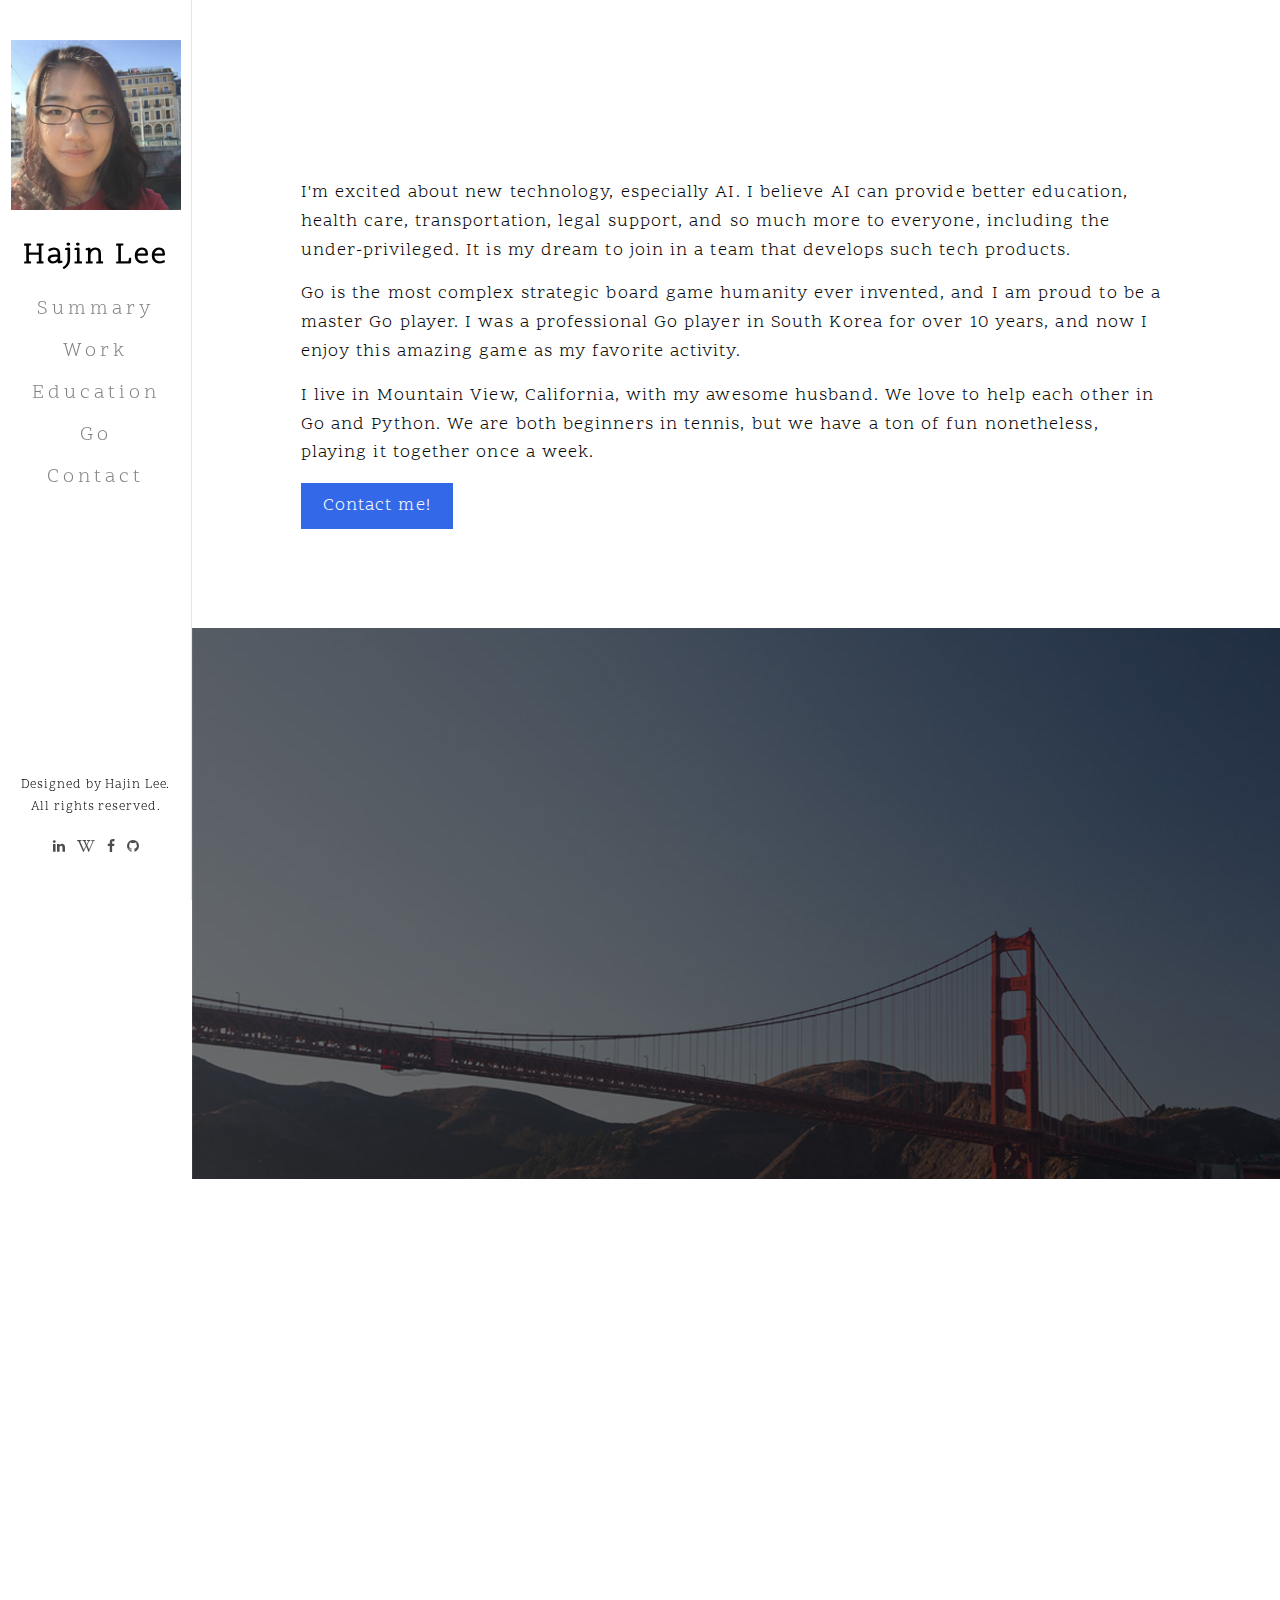
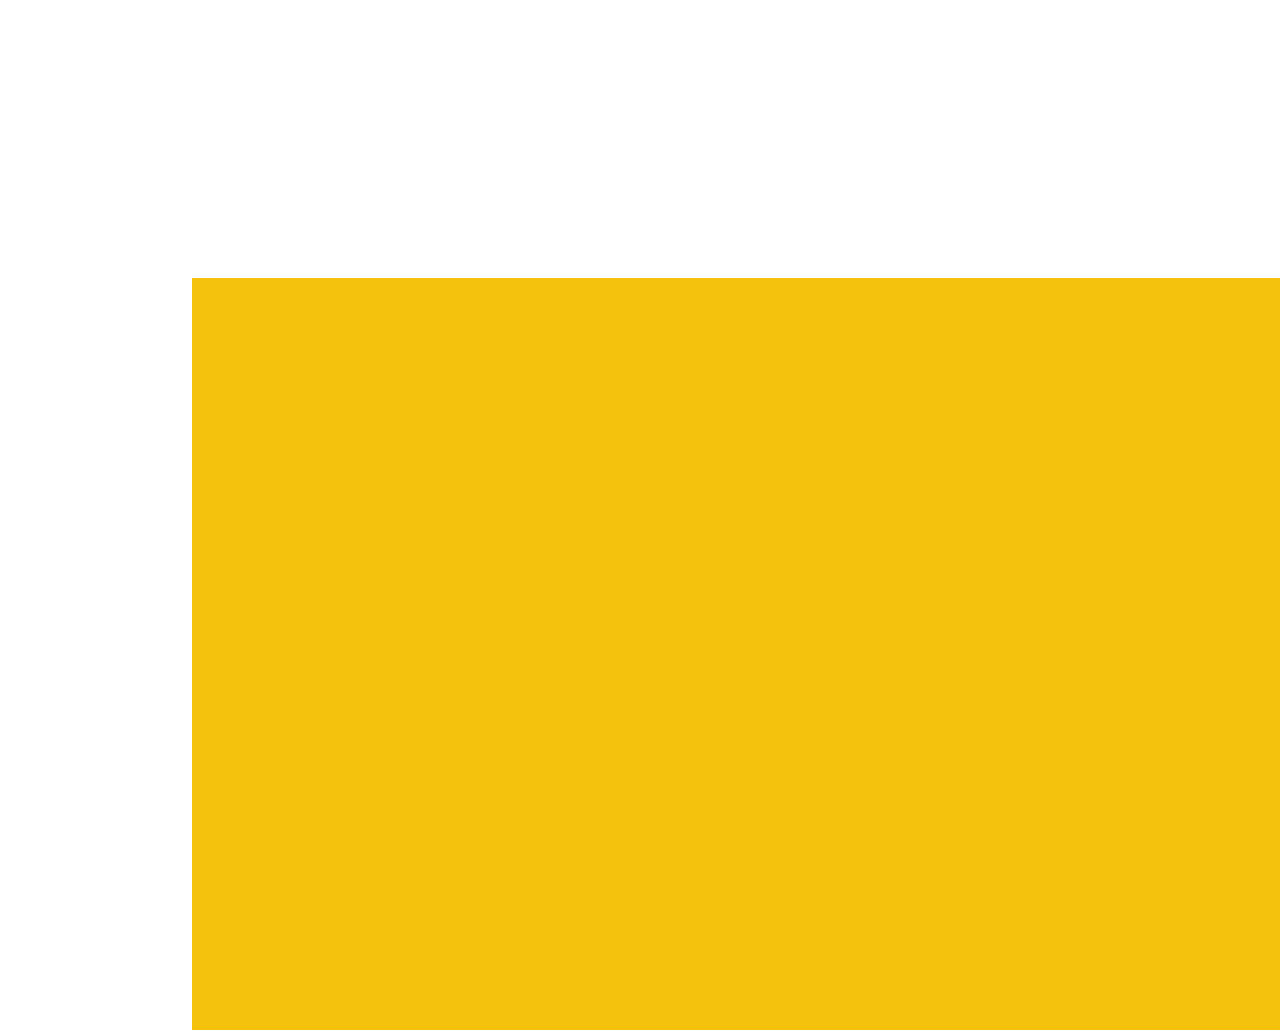
==== commit b69d6308: "Typo correction" ====
--- a/index.html
+++ b/index.html
@@ -13,20 +13,6 @@
 	<meta name="keywords" content="hajin, lee, go, product, manager, project, resume, html5, css3, mobile first, responsive" />
 	<meta name="author" content="Hajin_lee" />
 
-  <!--
-	//////////////////////////////////////////////////////
-
-	FREE HTML5 TEMPLATE
-	DESIGNED & DEVELOPED by FreeHTML5.co
-
-	Website: 		http://freehtml5.co/
-	Email: 			info@freehtml5.co
-	Twitter: 		http://twitter.com/fh5co
-	Facebook: 		https://www.facebook.com/fh5co
-
-	//////////////////////////////////////////////////////
-	 -->
-
   	<!-- Facebook and Twitter integration -->
 	<meta property="og:title" content=""/>
 	<meta property="og:image" content=""/>
@@ -41,8 +27,7 @@
 	<!-- Place favicon.ico and apple-touch-icon.png in the root directory -->
 	<link rel="shortcut icon" href="favicon.ico">
 
-	<link href='https://fonts.googleapis.com/css?family=Roboto:400,300,600,400italic,700' rel='stylesheet' type='text/css'>
-	<link href='https://fonts.googleapis.com/css?family=Montserrat:400,700' rel='stylesheet' type='text/css'>
+
 	<link href='https://fonts.googleapis.com/css?family=Scope+One' rel='stylesheet' type='text/css'>
 
 	<!-- Animate.css -->
@@ -85,10 +70,10 @@
 			<div class="fh5co-footer">
 				<p><small>Designed by Hajin Lee.</span> <span>All rights reserved.</span></small></p>
 				<ul>
-					<li><a href="https://www.linkedin.com/in/hajin/"><i class="icon-linkedin"></i></a></li>
-					<li><a href="https://en.wikipedia.org/wiki/Lee_Ha-jin"><i class="icon-wikipedia-w"></i></a></li>
-					<li><a href="https://www.facebook.com/hajin88"><i class="icon-facebook"></i></a></li>
-					<li><a href="https://github.com/hajinlee"><i class="icon-github"></i></a></li>
+					<li><a href="https://www.linkedin.com/in/hajin/" target="_blank"><i class="icon-linkedin"></i></a></li>
+					<li><a href="https://en.wikipedia.org/wiki/Lee_Ha-jin" target="_blank"><i class="icon-wikipedia-w"></i></a></li>
+					<li><a href="https://www.facebook.com/hajin88" target="_blank"><i class="icon-facebook"></i></a></li>
+					<li><a href="https://github.com/hajinlee" target="_blank"><i class="icon-github"></i></a></li>
 					</ul>
 			</div>
 
@@ -98,9 +83,9 @@
 
 			<div class="fh5co-narrow-content">
 				<h2 class="fh5co-heading animate-box" data-animate-effect="fadeInLeft">Hi, I'm Hajin.</h2>
-				<p>I'm excited about new technology, especially AI. I believe AI can provide better education, healthcare, transportation, legal support, and so much more to everyone, including the under-privileged. It is my dream to join in a team that develops such tech products.</p>
-				<p>Go is the most complex strategic board game humanities ever invented, and I am proud to be a master Go player. I was a professional Go player in South Korea for over 10 years, and now I enjoy this amazing game as my favorite activity. </p>
-				<p>I live in Mountain View, California, with my awesome husband. We love to help each other in Go and Python. We are both beginners in tennis, but we have a ton of fun nontheless, playing it together once a week.</p>
+				<p>I'm excited about new technology, especially AI. I believe AI can provide better education, health care, transportation, legal support, and so much more to everyone, including the under-privileged. It is my dream to join in a team that develops such tech products.</p>
+				<p>Go is the most complex strategic board game humanity ever invented, and I am proud to be a master Go player. I was a professional Go player in South Korea for over 10 years, and now I enjoy this amazing game as my favorite activity. </p>
+				<p>I live in Mountain View, California, with my awesome husband. We love to help each other in Go and Python. We are both beginners in tennis, but we have a ton of fun nonetheless, playing it together once a week.</p>
 				<p><a href="contact.html" class="btn btn-md btn-primary">Contact me!</a></p>
 
 			</div>
@@ -193,12 +178,12 @@
 						<div class="fh5co-card animate-box" data-animate-effect="fadeInLeft">
 							<h5>YouTube</h5>
 							<p>My YouTube channel began as an experiment. I made a few videos where I talked in English about my plans and strategy while I played Go online. These few videos went viral in the Go community, and I continued to make various Go videos since then. Today, my channel has <b>200+ videos, 12k subscribers, and 18M minutes watched</b>. </p>
-							<p><a href="http://www.youtube.com/c/HayleesWorldofGoBaduk" class="btn btn-md btn-primary">Go to the YouTube channel</a></p>
+							<p><a href="http://www.youtube.com/c/HayleesWorldofGoBaduk" target="_blank" class="btn btn-md btn-primary">Open the Channel</a></p>
 						</div>
 						<div class="fh5co-card animate-box" data-animate-effect="fadeInLeft">
 							<h5>Publication</h5>
 							<p>My first published book, <em>Outside the Board</em>, is a collection of 70+ blog entries I wrote during my transition from an active professional Go player to an undergrad student to a young professional in business administration. Recently, I began to work on another book on my childhood years as a Go prodigy.</p>
-							<p><a href="https://www.amazon.com/Outside-Board-Diary-Professional-Player/dp/194502500X/ref=sr_1_3?ie=UTF8&qid=1521657195&sr=8-3" class="btn btn-md btn-primary">See <em>Outside the Board</em> on Amazon</a></p>
+							<p><a href="https://www.amazon.com/Outside-Board-Diary-Professional-Player/dp/194502500X/ref=sr_1_3?ie=UTF8&qid=1521657195&sr=8-3" target="_blank" class="btn btn-md btn-primary">Check Out the Book</a></p>
 						</div>
 
 					</div>
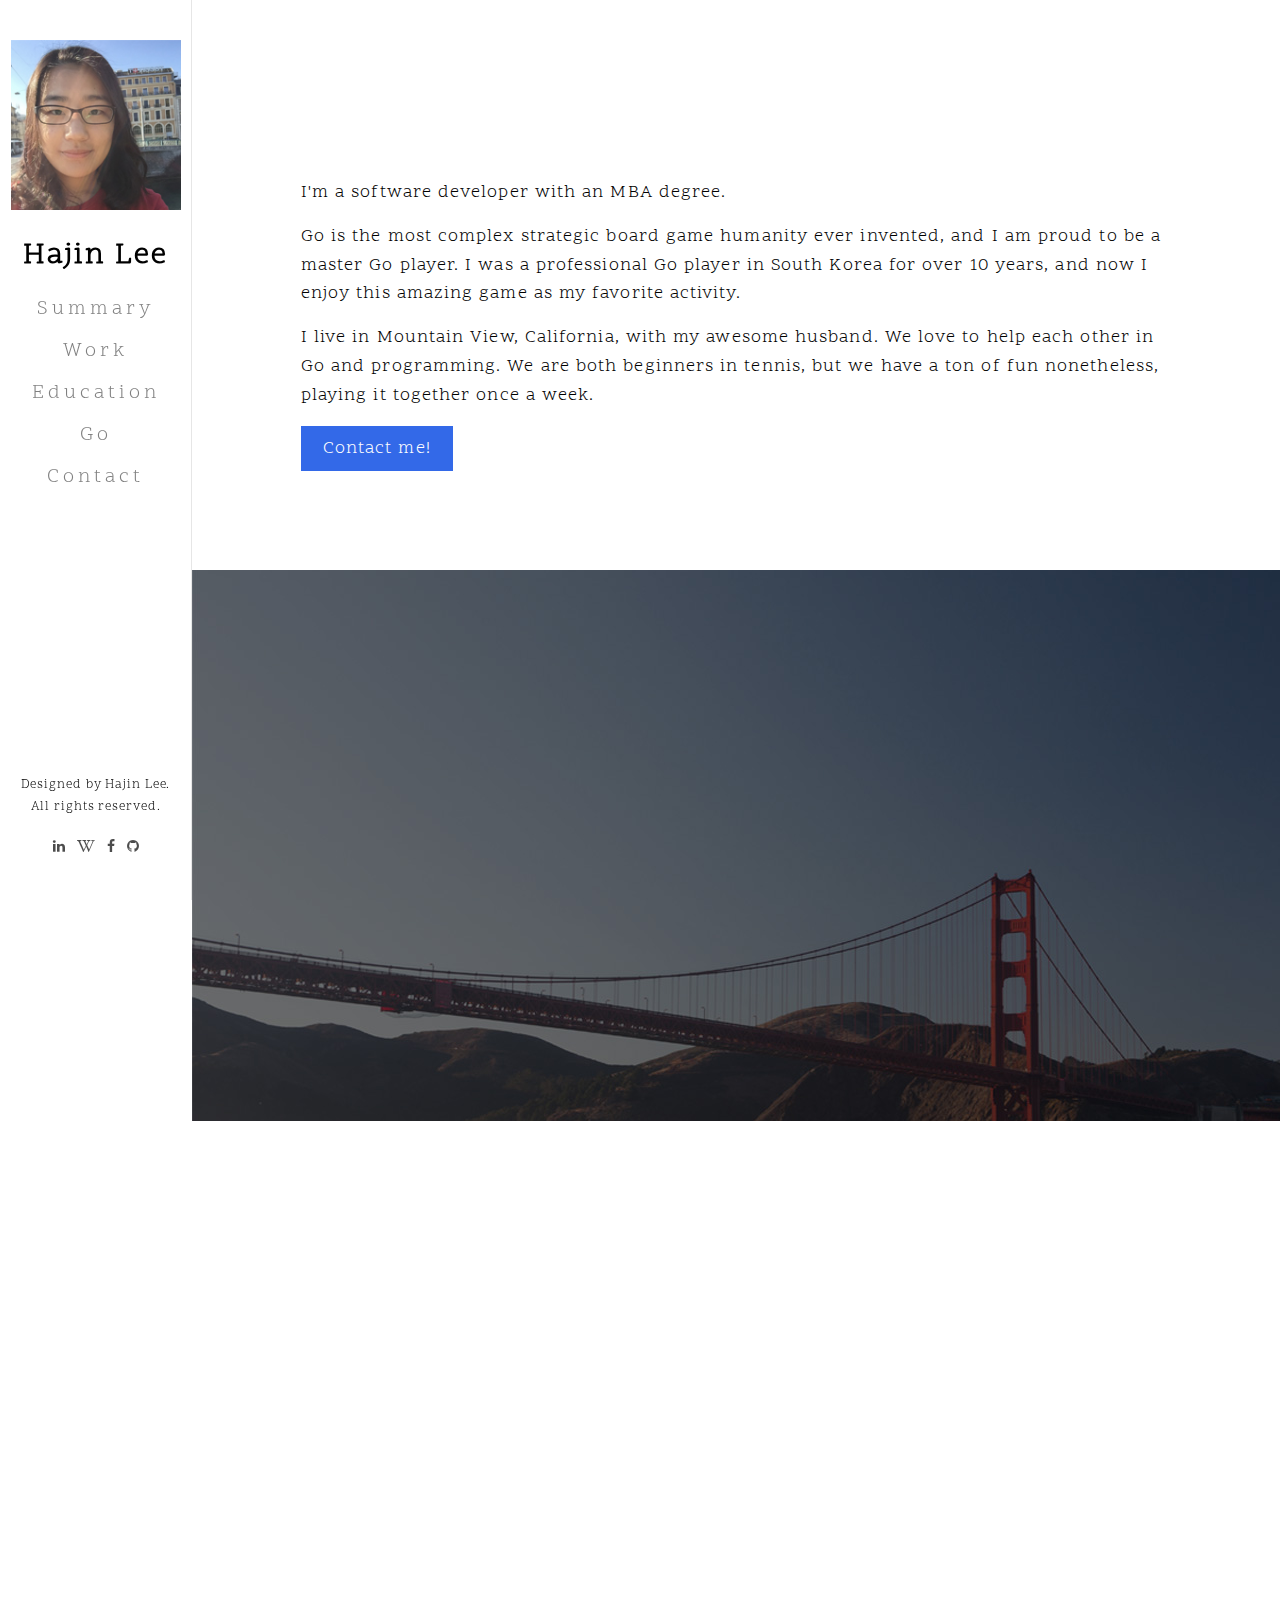
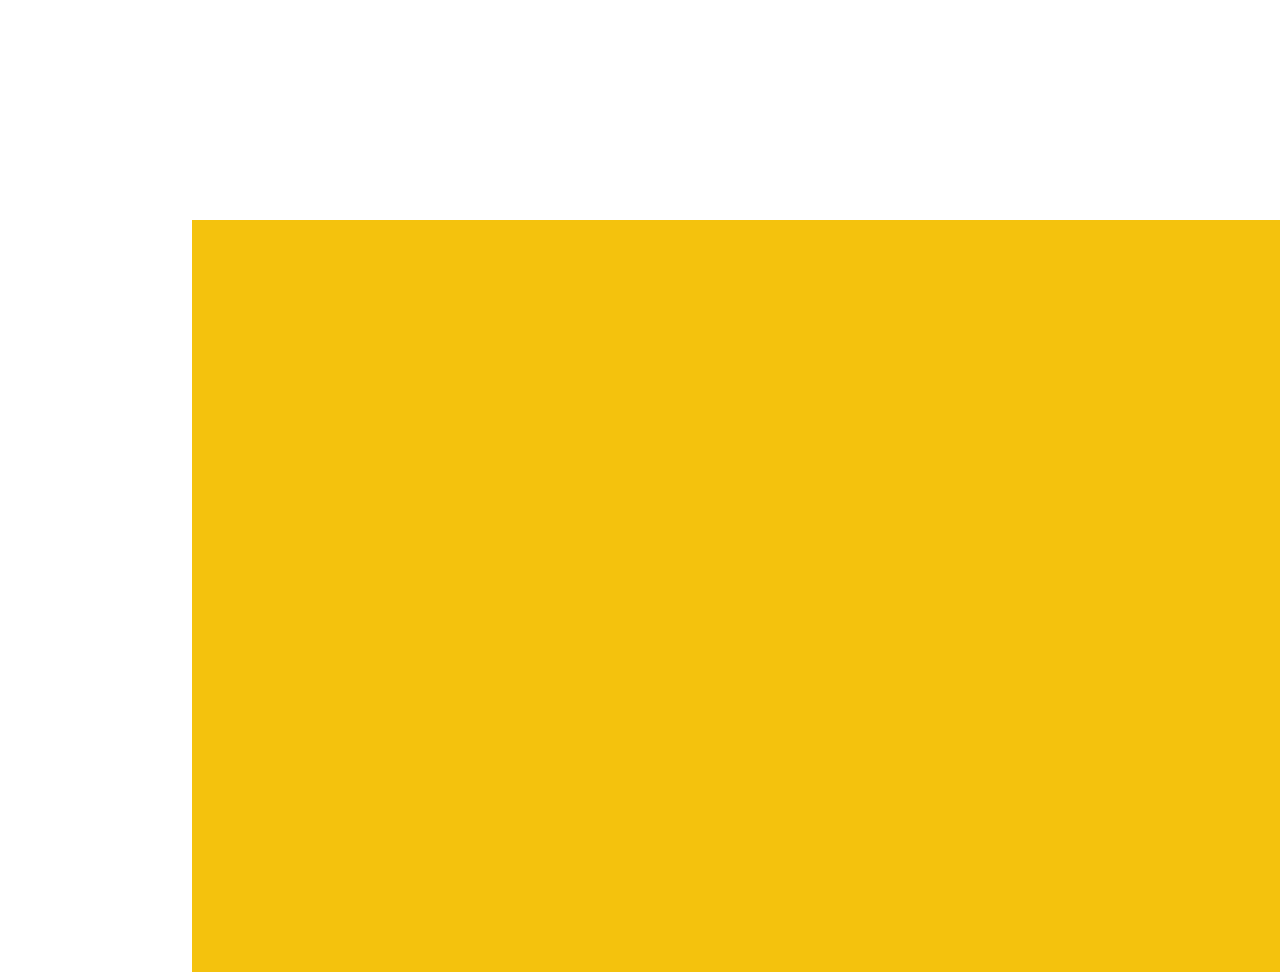
==== commit 7be24a5e: "typos" ====
--- a/index.html
+++ b/index.html
@@ -24,8 +24,7 @@
 	<meta name="twitter:url" content="" />
 	<meta name="twitter:card" content="" />
 
-	<!-- Place favicon.ico and apple-touch-icon.png in the root directory -->
-	<link rel="shortcut icon" href="favicon.ico">
+  <link rel="icon" href="favicon.png" sizes="192x192">
 
 
 	<link href='https://fonts.googleapis.com/css?family=Scope+One' rel='stylesheet' type='text/css'>
@@ -83,9 +82,9 @@
 
 			<div class="fh5co-narrow-content">
 				<h2 class="fh5co-heading animate-box" data-animate-effect="fadeInLeft">Hi, I'm Hajin.</h2>
-				<p>I'm excited about new technology, especially AI. I believe AI can provide better education, health care, transportation, legal support, and so much more to everyone, including the under-privileged. It is my dream to join in a team that develops such tech products.</p>
+				<p>I'm a software developer with an MBA degree.</p>
 				<p>Go is the most complex strategic board game humanity ever invented, and I am proud to be a master Go player. I was a professional Go player in South Korea for over 10 years, and now I enjoy this amazing game as my favorite activity. </p>
-				<p>I live in Mountain View, California, with my awesome husband. We love to help each other in Go and Python. We are both beginners in tennis, but we have a ton of fun nonetheless, playing it together once a week.</p>
+				<p>I live in Mountain View, California, with my awesome husband. We love to help each other in Go and programming. We are both beginners in tennis, but we have a ton of fun nonetheless, playing it together once a week.</p>
 				<p><a href="contact.html" class="btn btn-md btn-primary">Contact me!</a></p>
 
 			</div>
@@ -96,7 +95,7 @@
 					<div class="owl-carousel-fullwidth animate-box" data-animate-effect="fadeInLeft">
 		            <div class="item">
 
-		              	<p class="text-center quote">I enjoy learning, and I've always been thrilled to accept new challenges. My work experience includes product management, project management, business operations, and partner relations.</p>
+		              	<p class="text-center quote">I enjoy learning, and I've always been thrilled to accept new challenges. I am a software developer, but my work experience includes product management and project management.</p>
 										<figure><a href="work.html" class="btn btn-md btn-primary">FIND OUT MORE</a></figure>
 		            </div>
 		            <div class="item">
@@ -128,7 +127,7 @@
 							</div>
 							<div class="fh5co-text">
 								<h3>Wisdom</h3>
-								<p>Strive to be wiser each day. Learn from experience, coversations, books, and contemplation.</p>
+								<p>Strive to be wiser each day. Learn from experience, conversations, books, and contemplation.</p>
 							</div>
 						</div>
 					</div>
@@ -162,7 +161,7 @@
 							</div>
 							<div class="fh5co-text">
 								<h3>Strategy</h3>
-								<p>Always have a strategy based on long-term perspecitves, even though it requires frequent revision.</p>
+								<p>Always have a strategy based on long-term perspectives, even though it requires frequent revision.</p>
 							</div>
 						</div>
 					</div>
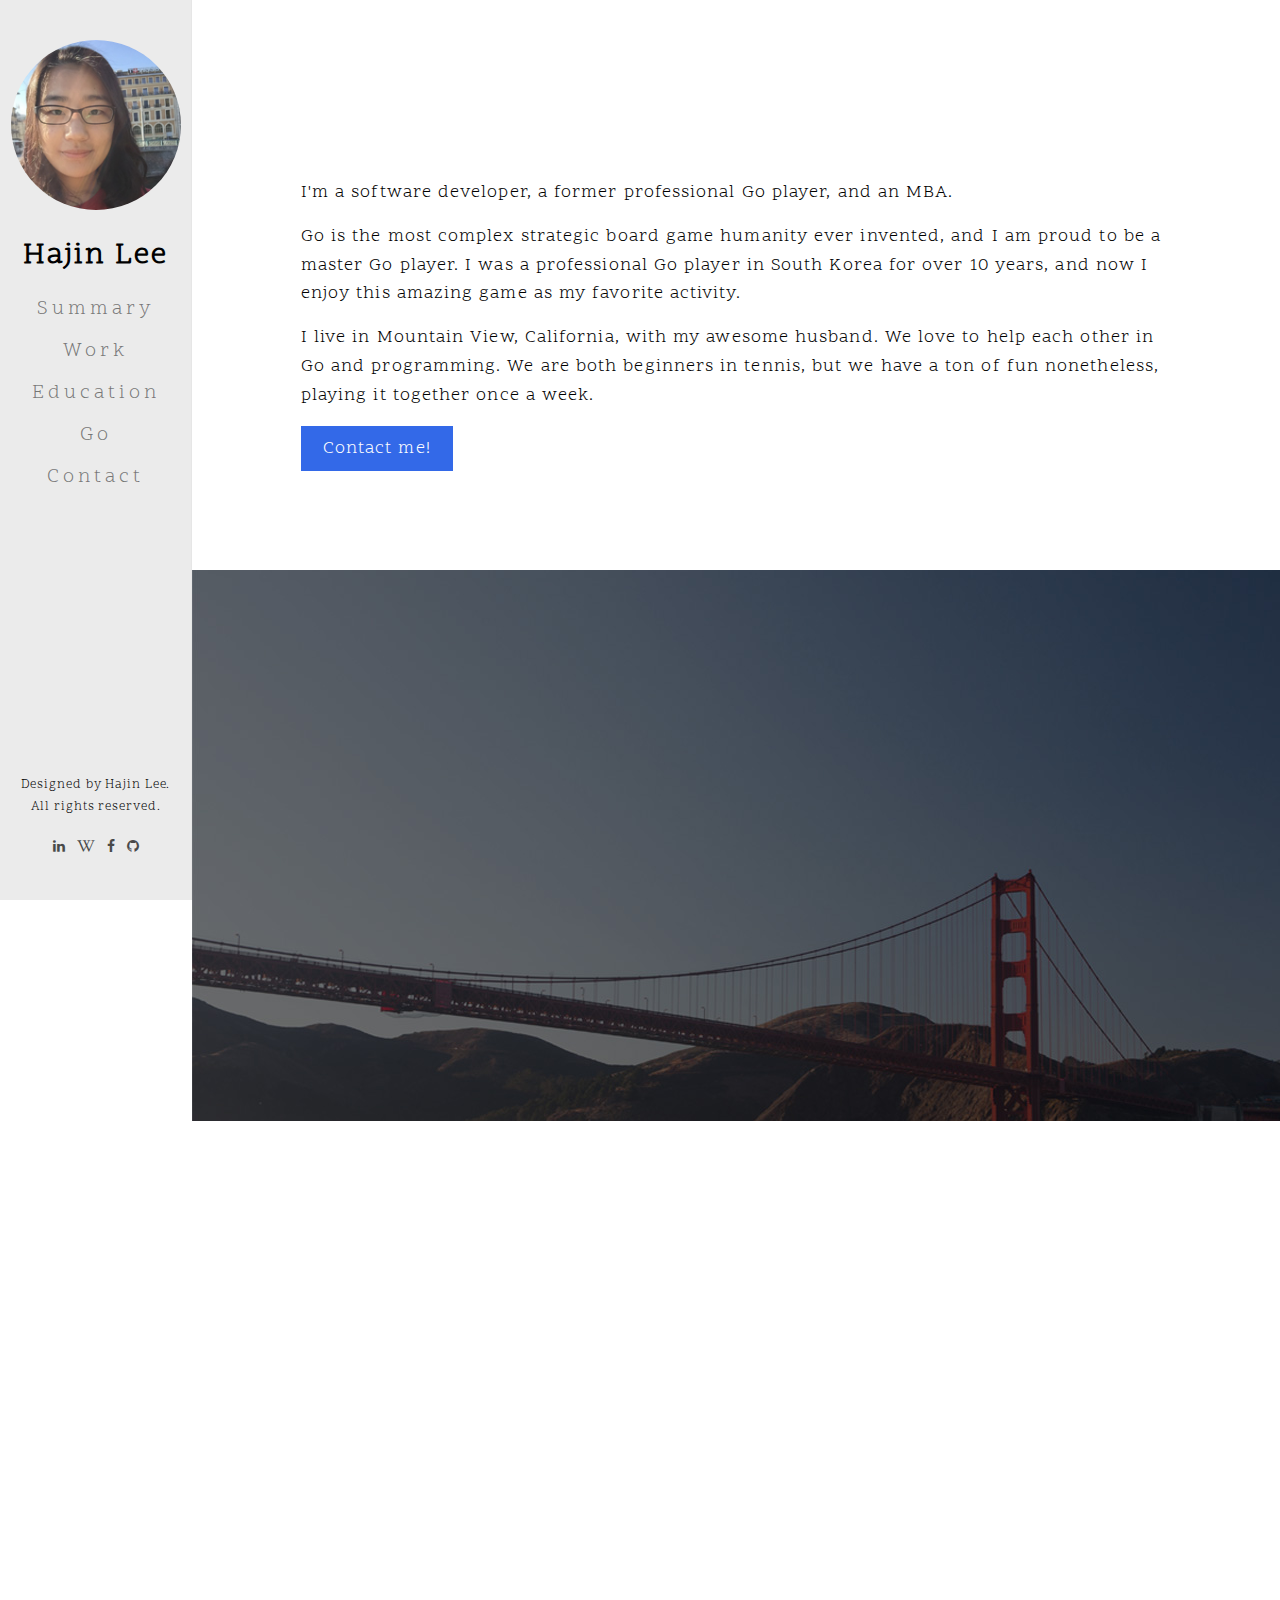
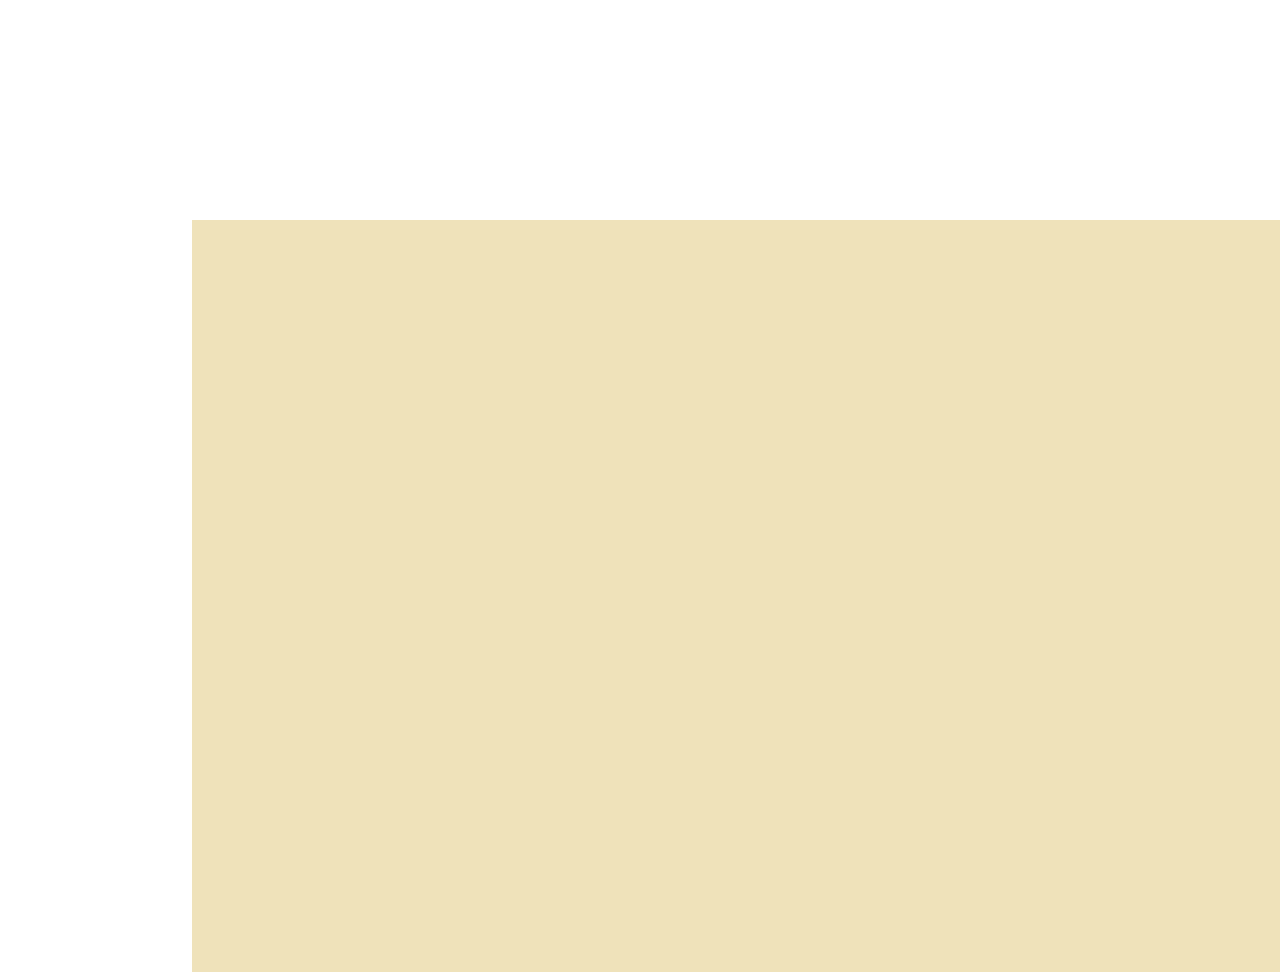
==== commit 7740b925: "og and resume update" ====
--- a/index.html
+++ b/index.html
@@ -10,19 +10,13 @@
 	<title>Hajin Lee</title>
 	<meta name="viewport" content="width=device-width, initial-scale=1">
 	<meta name="description" content="Personal webpage of Hajin Lee" />
-	<meta name="keywords" content="hajin, lee, go, product, manager, project, resume, html5, css3, mobile first, responsive" />
+	<meta name="keywords" content="hajin, lee, go, product, developer, project, resume" />
 	<meta name="author" content="Hajin_lee" />
 
-  	<!-- Facebook and Twitter integration -->
-	<meta property="og:title" content=""/>
-	<meta property="og:image" content=""/>
-	<meta property="og:url" content=""/>
-	<meta property="og:site_name" content=""/>
-	<meta property="og:description" content=""/>
-	<meta name="twitter:title" content="" />
-	<meta name="twitter:image" content="" />
-	<meta name="twitter:url" content="" />
-	<meta name="twitter:card" content="" />
+	<meta property="og:title" content="Hajin Lee's Personal Website"/>
+	<meta property="og:image" content="https://hajinlee.info/images/germany.jpg"/>
+	<meta property="og:site_name" content="Hajin Lee's Personal Website"/>
+	<meta property="og:description" content="Hajin is a software developer with an MBA degree. She is also a former professional Go player and a current volunteer of the American Go Association."/>
 
   <link rel="icon" href="favicon.png" sizes="192x192">
 
@@ -82,7 +76,7 @@
 
 			<div class="fh5co-narrow-content">
 				<h2 class="fh5co-heading animate-box" data-animate-effect="fadeInLeft">Hi, I'm Hajin.</h2>
-				<p>I'm a software developer with an MBA degree.</p>
+				<p>I'm a software developer, a former professional Go player, and an MBA.</p>
 				<p>Go is the most complex strategic board game humanity ever invented, and I am proud to be a master Go player. I was a professional Go player in South Korea for over 10 years, and now I enjoy this amazing game as my favorite activity. </p>
 				<p>I live in Mountain View, California, with my awesome husband. We love to help each other in Go and programming. We are both beginners in tennis, but we have a ton of fun nonetheless, playing it together once a week.</p>
 				<p><a href="contact.html" class="btn btn-md btn-primary">Contact me!</a></p>
@@ -176,7 +170,7 @@
 					<div class="fh5co-flex-wrap">
 						<div class="fh5co-card animate-box" data-animate-effect="fadeInLeft">
 							<h5>YouTube</h5>
-							<p>My YouTube channel began as an experiment. I made a few videos where I talked in English about my plans and strategy while I played Go online. These few videos went viral in the Go community, and I continued to make various Go videos since then. Today, my channel has <b>200+ videos, 12k subscribers, and 18M minutes watched</b>. </p>
+							<p>My YouTube channel began as an experiment. I made a few videos where I talked in English about my plans and strategy while I played Go online. These few videos went viral in the Go community, and I continued to make various Go videos since then. Today, my channel has <b>over 200 videos, 12k subscribers, and 20M minutes watched</b>. </p>
 							<p><a href="http://www.youtube.com/c/HayleesWorldofGoBaduk" target="_blank" class="btn btn-md btn-primary">Open the Channel</a></p>
 						</div>
 						<div class="fh5co-card animate-box" data-animate-effect="fadeInLeft">
--- a/css/style.css
+++ b/css/style.css
@@ -130,13 +130,14 @@
   -webkit-transition: 0.5s;
   -o-transition: 0.5s;
   transition: 0.5s;
+  background-color: #ebebeb
 }
 #fh5co-aside.border {
   border-right: 1px solid #e6e6e6;
 }
 @media screen and (max-width: 1200px) {
   #fh5co-aside {
-    width: 30%;
+    width: 25%;
   }
 }
 @media screen and (max-width: 768px) {
@@ -152,6 +153,11 @@
 #fh5co-aside #fh5co-logo {
   text-align: center;
 }
+
+#fh5co-logo img {
+  border-radius: 500px;
+}
+
 #fh5co-aside #fh5co-main-menu ul {
   text-align: center;
   margin: 0;
@@ -283,7 +289,7 @@
 }
 @media screen and (max-width: 1200px) {
   #fh5co-main {
-    width: 70%;
+    width: 75%;
   }
 }
 @media screen and (max-width: 768px) {
@@ -425,12 +431,12 @@
 
 .fh5co-cards-pictures {
   padding: 1em 0;
-  background: #ebebeb;
+  background: #efe2ba;
 }
 
 .fh5co-cards {
   padding: 1em 0;
-  background: #f4c20d;
+  background: #efe2ba;
 }
 @media screen and (max-width: 768px) {
   .fh5co-cards {
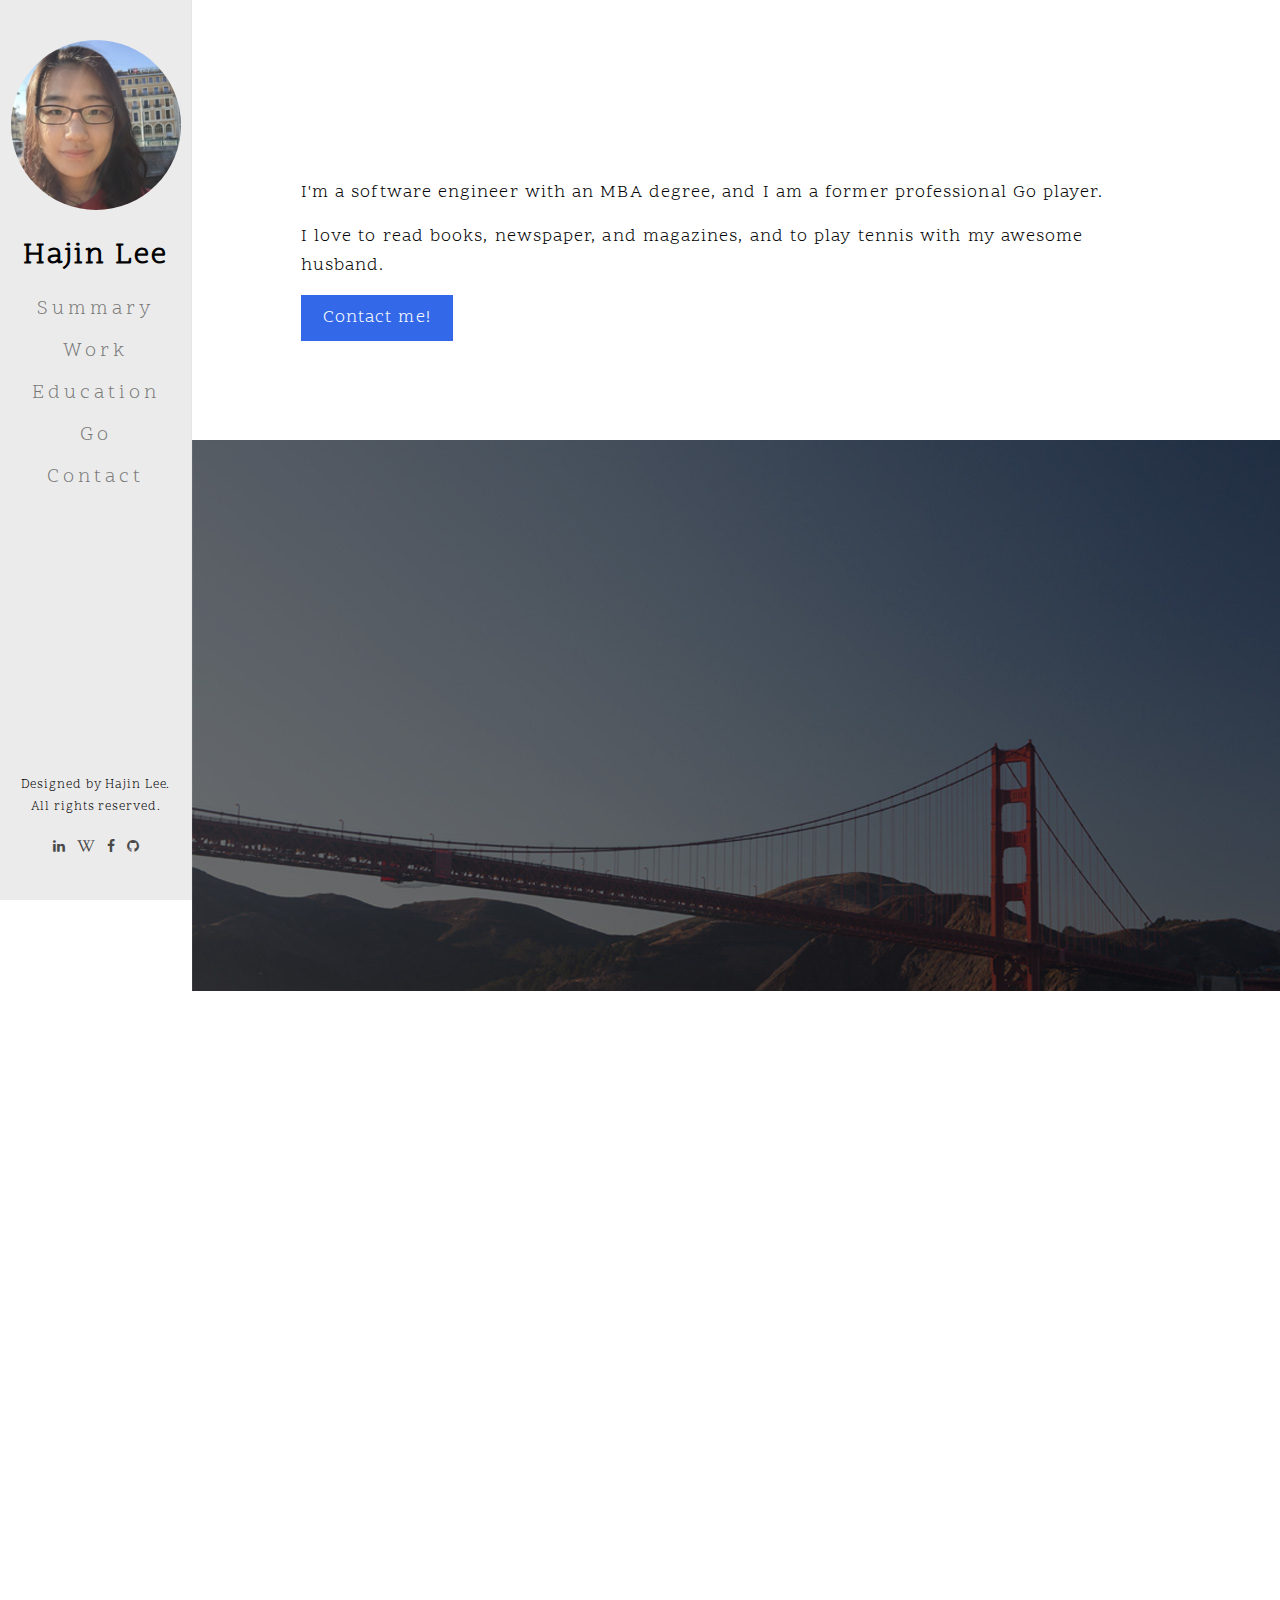
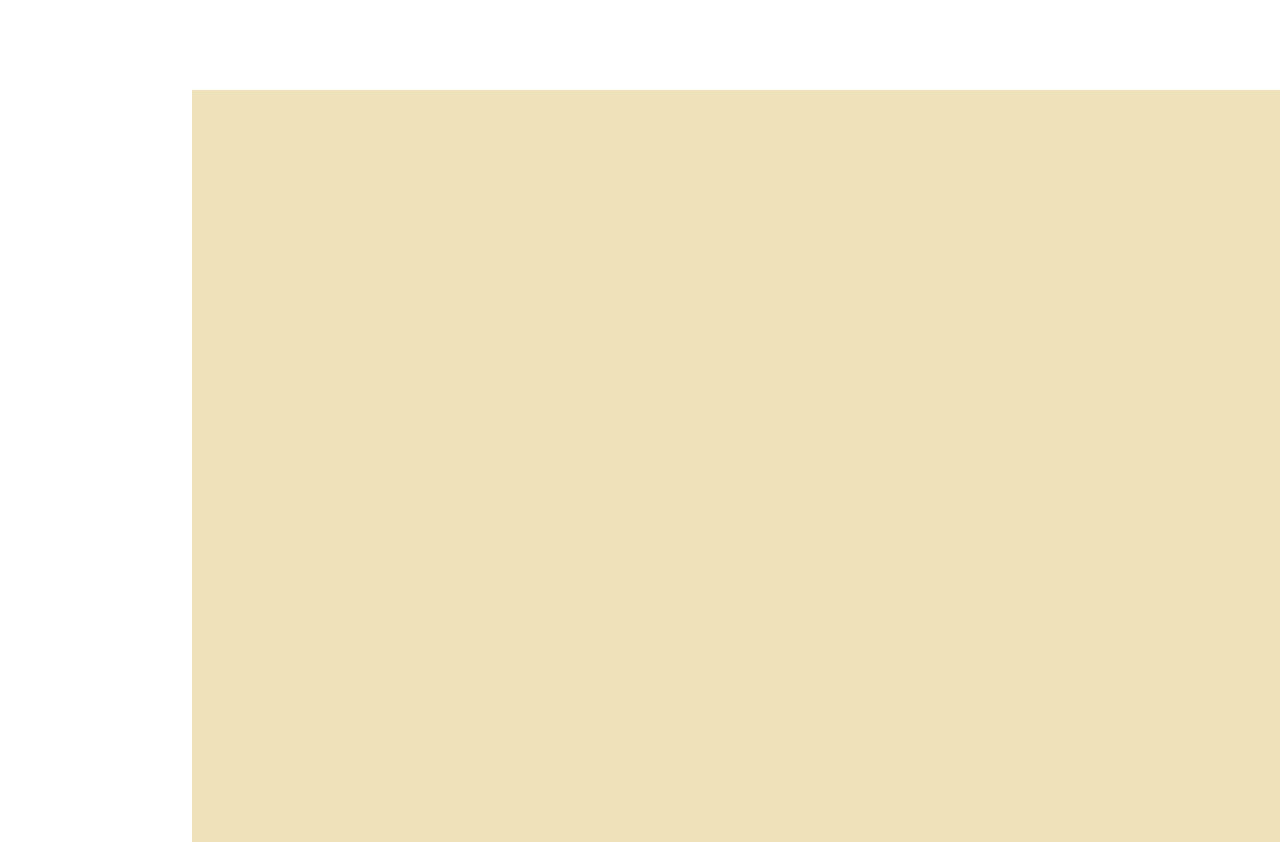
==== commit a66a1235: "Update profile" ====
--- a/index.html
+++ b/index.html
@@ -16,7 +16,7 @@
 	<meta property="og:title" content="Hajin Lee's Personal Website"/>
 	<meta property="og:image" content="https://hajinlee.info/images/germany.jpg"/>
 	<meta property="og:site_name" content="Hajin Lee's Personal Website"/>
-	<meta property="og:description" content="Hajin is a software developer with an MBA degree. She is also a former professional Go player and a current volunteer of the American Go Association."/>
+	<meta property="og:description" content="Hajin is a software developer with an MBA degree. She is also a former professional Go player and a volunteer for the American Go Association."/>
 
   <link rel="icon" href="favicon.png" sizes="192x192">
 
@@ -76,9 +76,8 @@
 
 			<div class="fh5co-narrow-content">
 				<h2 class="fh5co-heading animate-box" data-animate-effect="fadeInLeft">Hi, I'm Hajin.</h2>
-				<p>I'm a software developer, a former professional Go player, and an MBA.</p>
-				<p>Go is the most complex strategic board game humanity ever invented, and I am proud to be a master Go player. I was a professional Go player in South Korea for over 10 years, and now I enjoy this amazing game as my favorite activity. </p>
-				<p>I live in Mountain View, California, with my awesome husband. We love to help each other in Go and programming. We are both beginners in tennis, but we have a ton of fun nonetheless, playing it together once a week.</p>
+				<p>I'm a software engineer with an MBA degree, and I am a former professional Go player.</p>
+				<p>I love to read books, newspaper, and magazines, and to play tennis with my awesome husband.</p>
 				<p><a href="contact.html" class="btn btn-md btn-primary">Contact me!</a></p>
 
 			</div>
